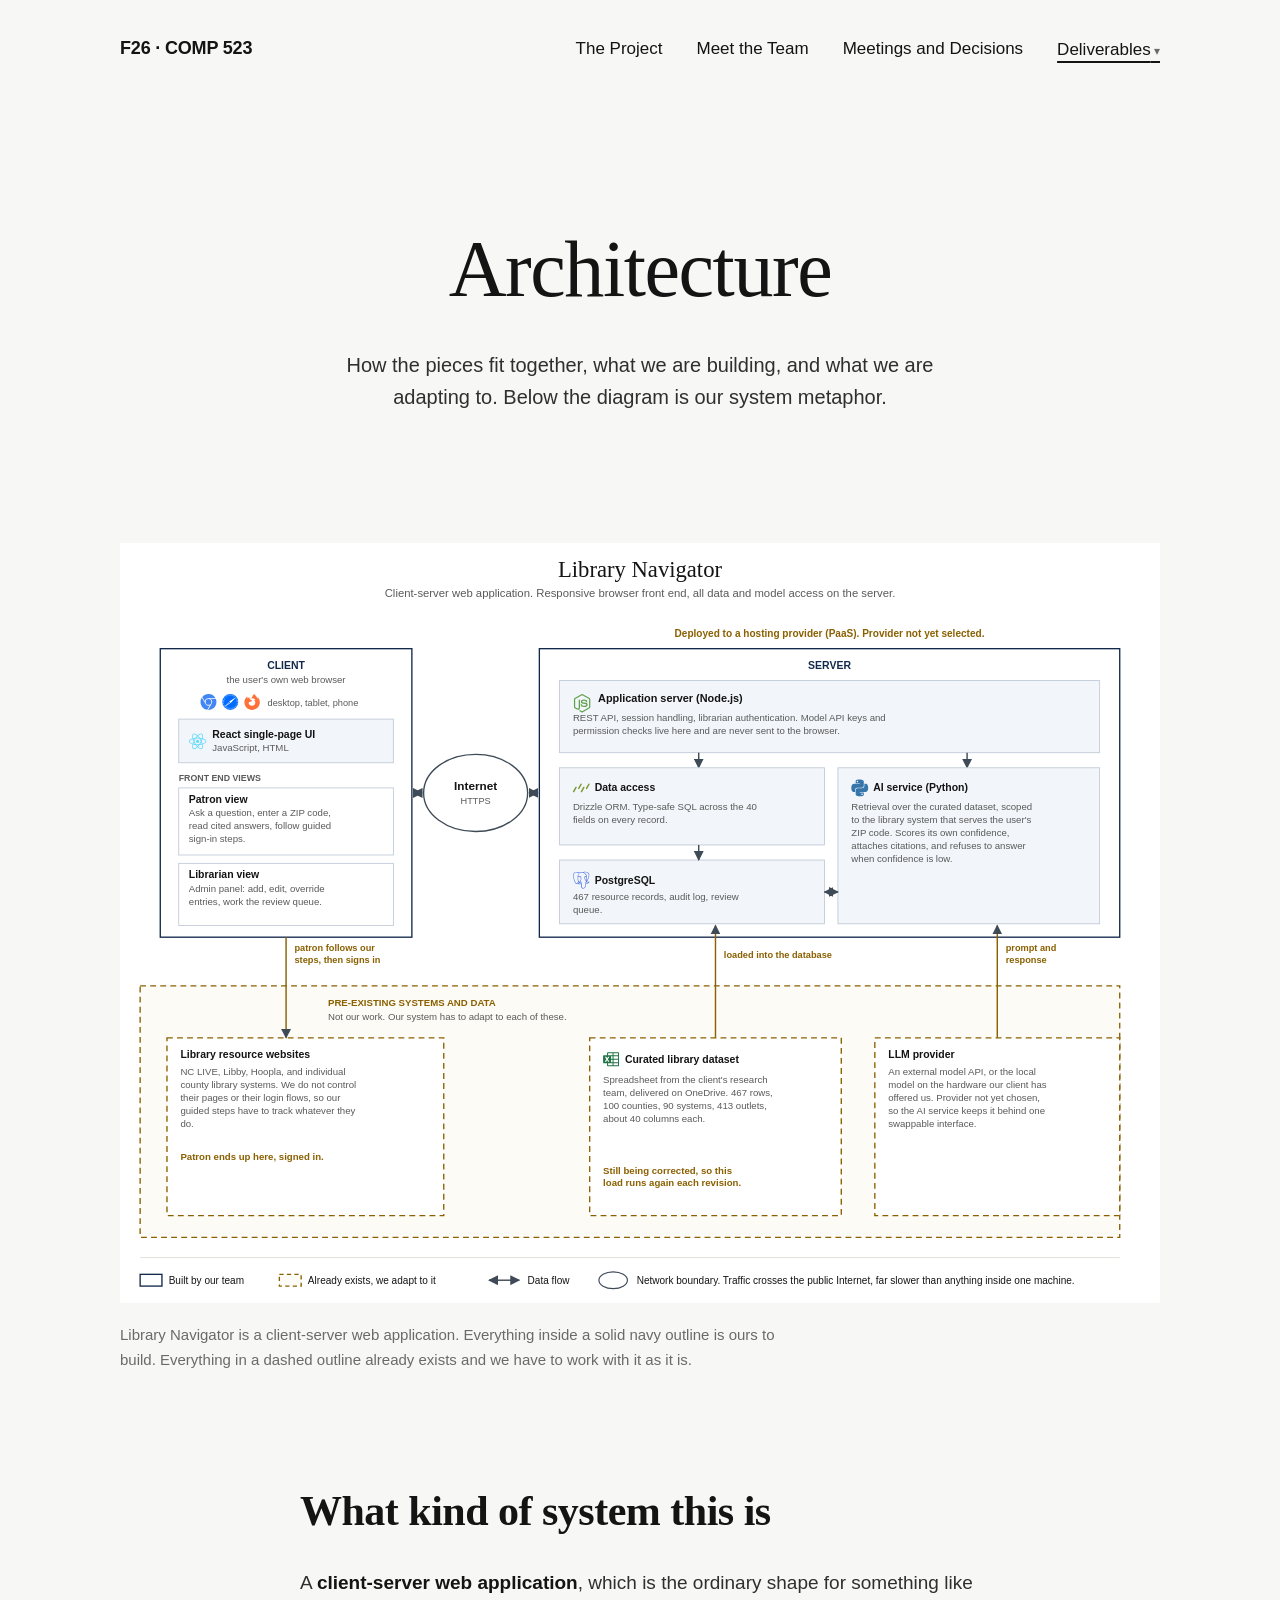
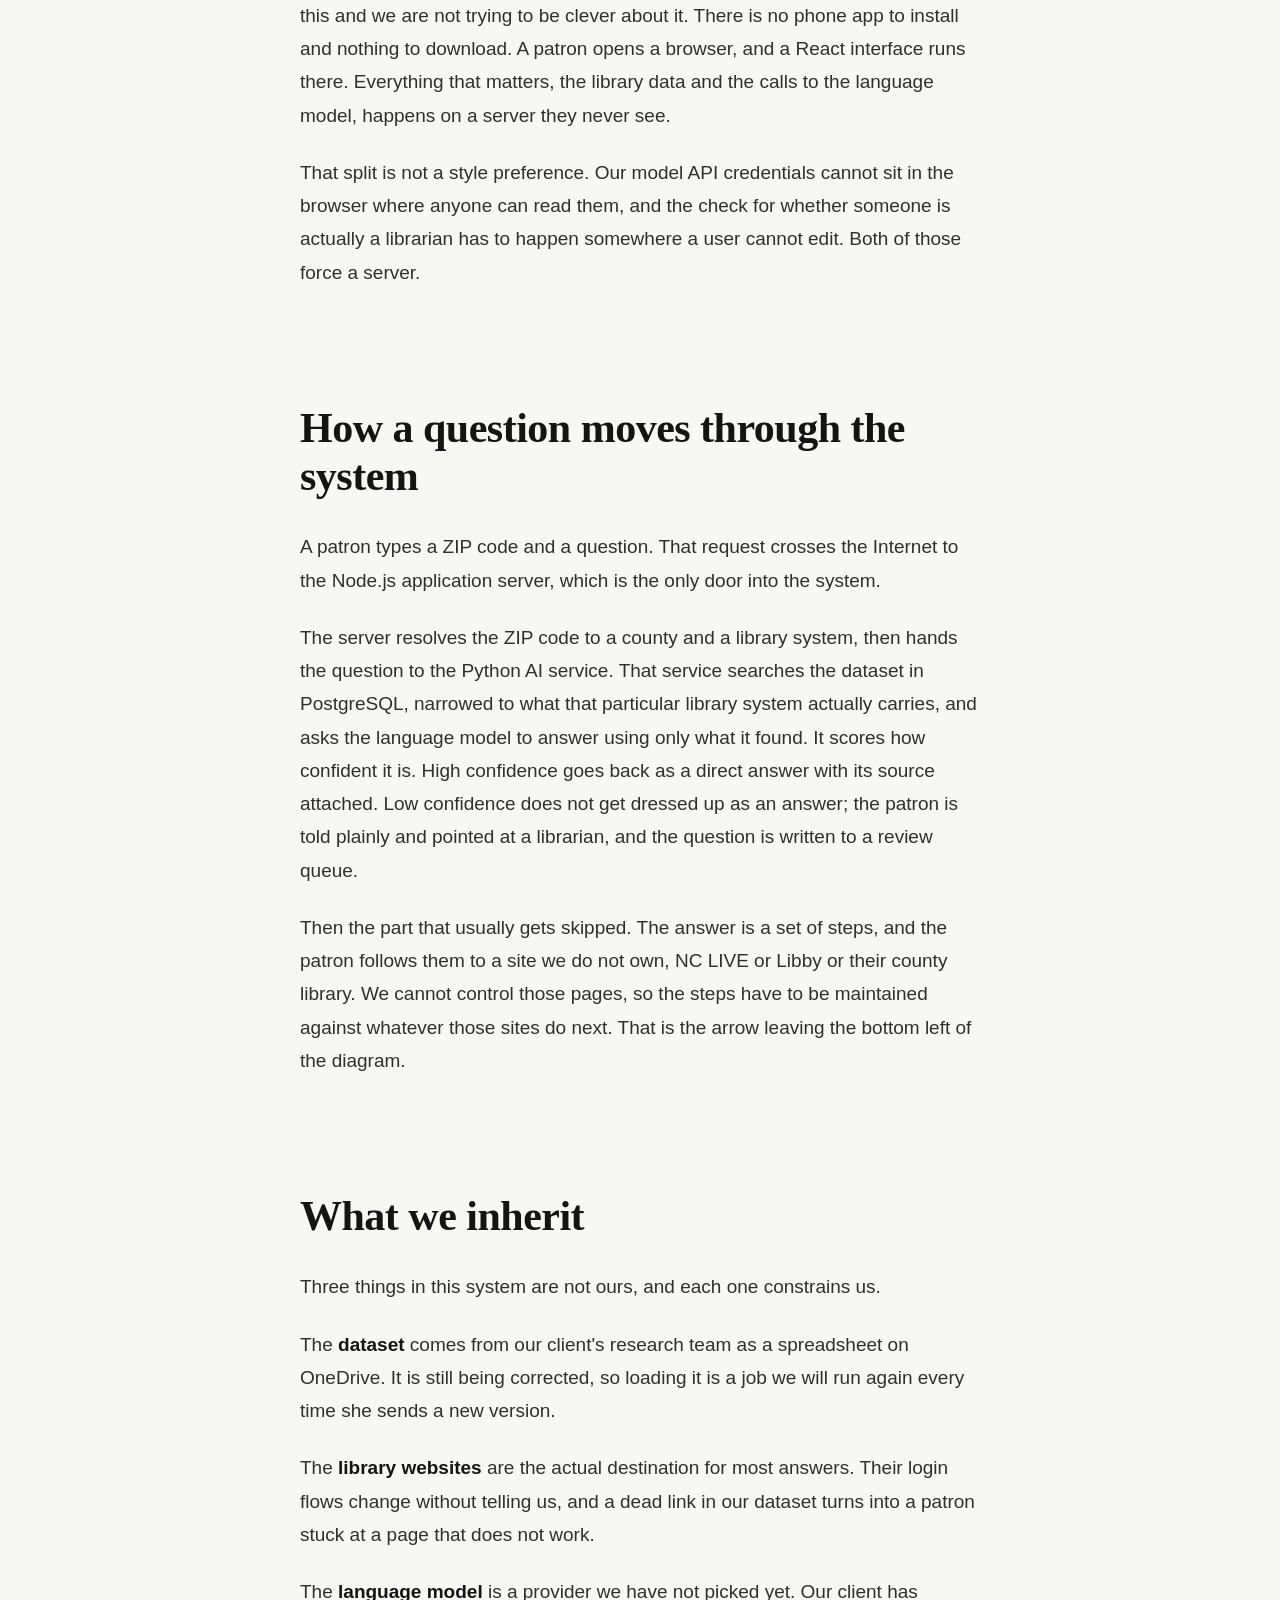
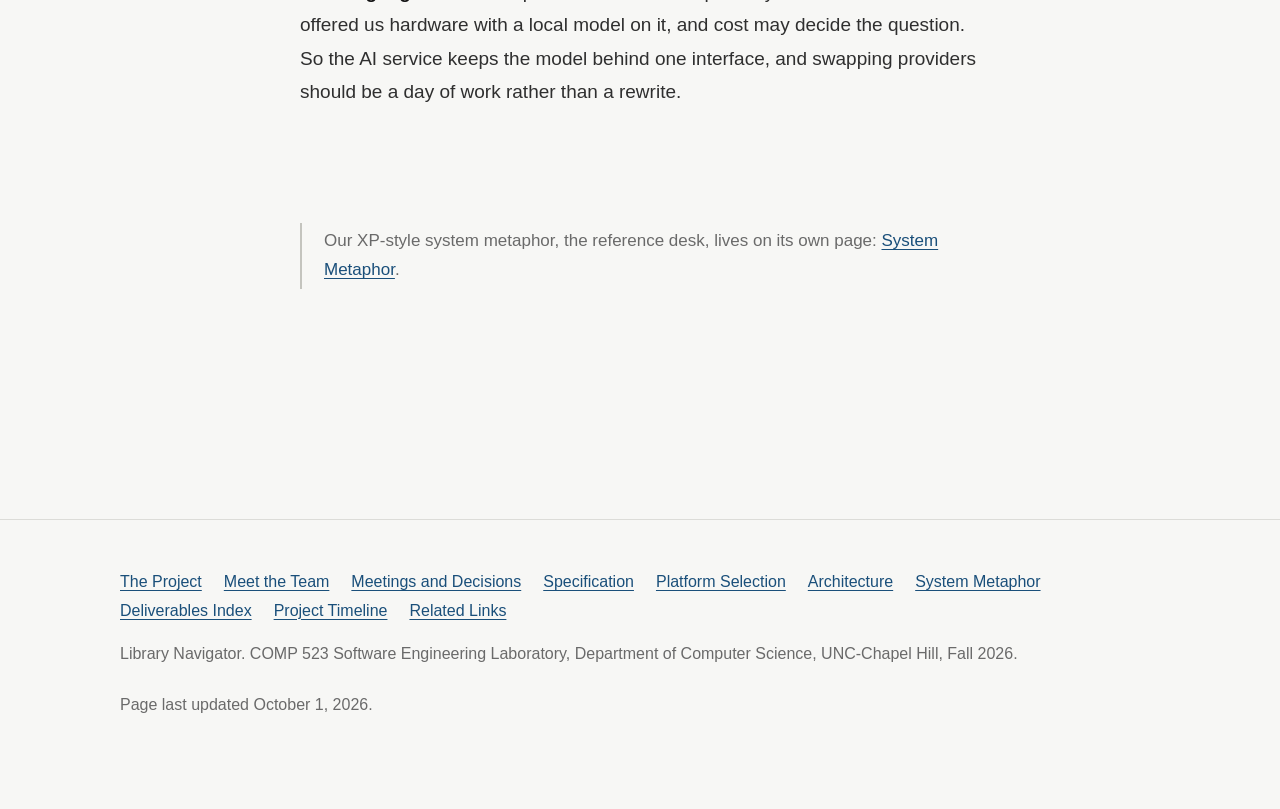
==== architecture.html @ 0be2d28a "Tighten prose that read as machine-written Scanned every page for the usual tells. Vocabulary was al" ====
<!DOCTYPE html>
<html lang="en">
<head>
<meta charset="utf-8">
<meta name="viewport" content="width=device-width, initial-scale=1">
<title>Architecture and System Metaphor | F26 COMP 523</title>
<meta name="description" content="Architecture diagram and XP-style system metaphor for Library Navigator, a client-server web application.">
<link rel="stylesheet" href="assets/site.css">
</head>
<body>
<a class="skip" href="#main">Skip to content</a>

<header>
  <div class="masthead">
    <a class="brand" href="index.html">F26 &middot; COMP 523</a>
    <button class="navtoggle" type="button" aria-expanded="false" aria-controls="primary-nav">Menu</button>
    <nav class="nav" id="primary-nav" aria-label="Primary">
      <a href="index.html" data-page="index.html">The Project</a>
      <a href="team.html" data-page="team.html">Meet the Team</a>
      <a href="meetings.html" data-page="meetings.html">Meetings and Decisions</a>
      <div class="menu">
        <button class="menubtn" type="button" aria-expanded="false" aria-haspopup="true">Deliverables</button>
        <ul class="menulist">
          <li><a href="specification.html" data-page="specification.html">Specification</a></li>
          <li><a href="platform.html" data-page="platform.html">Platform Selection</a></li>
          <li><a href="architecture.html" data-page="architecture.html">Architecture</a></li>
          <li><a href="metaphor.html" data-page="metaphor.html">System Metaphor</a></li>
          <li><a href="deliverables.html" data-page="deliverables.html">Deliverables Index</a></li>
          <li><a href="timeline.html" data-page="timeline.html">Project Timeline</a></li>
          <li><a href="resources.html" data-page="resources.html">Related Links</a></li>
        </ul>
      </div>
    </nav>
  </div>
</header>

<main id="main">

  <div class="pagehead">
    <h1 class="pagetitle">Architecture</h1>
    <p class="deck">How the pieces fit together, what we are building, and what we are
    adapting to. Below the diagram is our system metaphor.</p>
  </div>

  <section class="section">
    <figure class="diagram">
      <svg xmlns="http://www.w3.org/2000/svg" viewBox="0 0 1240 906" role="img" aria-labelledby="archtitle archdesc">
<title id="archtitle">Library Navigator architecture diagram</title>
<desc id="archdesc">A client-server web application. Patrons and librarians use a React interface in a web browser, which communicates over the Internet with a Node.js application server. The server holds a Python AI service for retrieval and guardrails, a Drizzle ORM data access layer, and a PostgreSQL database. Three pre-existing systems sit outside our work: the library resource websites patrons are guided to, the curated dataset supplied by the client, and an external LLM provider.</desc>
<defs><marker id="ah" viewBox="0 0 10 10" refX="9" refY="5" markerWidth="7" markerHeight="7" orient="auto-start-reverse"><path d="M0 0 L10 5 L0 10 z" fill="#3f4a57"/></marker><marker id="ahs" viewBox="0 0 10 10" refX="9" refY="5" markerWidth="7" markerHeight="7" orient="auto-start-reverse"><path d="M0 0 L10 5 L0 10 z" fill="#3f4a57"/></marker></defs>
<rect width="1240" height="906" fill="#ffffff"/>
<text x="620" y="40" font-family="ui-serif, Georgia, 'Times New Roman', serif" font-size="27" fill="#141414" font-weight="400" text-anchor="middle">Library Navigator</text>
<text x="620" y="64" font-family="-apple-system, BlinkMacSystemFont, 'Segoe UI', Helvetica, Arial, sans-serif" font-size="13.5" fill="#5a5a5a" font-weight="400" text-anchor="middle">Client-server web application. Responsive browser front end, all data and model access on the server.</text>
<text x="846" y="112" font-family="-apple-system, BlinkMacSystemFont, 'Segoe UI', Helvetica, Arial, sans-serif" font-size="12" fill="#8a6000" font-weight="600" text-anchor="middle">Deployed to a hosting provider (PaaS). Provider not yet selected.</text>
<rect x="48" y="126" width="300" height="344" fill="#ffffff" stroke="#13294B" stroke-width="1.6"/>
<text x="198" y="150" font-family="-apple-system, BlinkMacSystemFont, 'Segoe UI', Helvetica, Arial, sans-serif" font-size="12.5" fill="#13294B" font-weight="700" text-anchor="middle">CLIENT</text>
<text x="198" y="167" font-family="-apple-system, BlinkMacSystemFont, 'Segoe UI', Helvetica, Arial, sans-serif" font-size="11.5" fill="#5a5a5a" font-weight="400" text-anchor="middle">the user's own web browser</text>
<g transform="translate(96,180) scale(0.791667)"><path d="M12 0C8.21 0 4.831 1.757 2.632 4.501l3.953 6.848A5.454 5.454 0 0 1 12 6.545h10.691A12 12 0 0 0 12 0zM1.931 5.47A11.943 11.943 0 0 0 0 12c0 6.012 4.42 10.991 10.189 11.864l3.953-6.847a5.45 5.45 0 0 1-6.865-2.29zm13.342 2.166a5.446 5.446 0 0 1 1.45 7.09l.002.001h-.002l-5.344 9.257c.206.01.413.016.621.016 6.627 0 12-5.373 12-12 0-1.54-.29-3.011-.818-4.364zM12 16.364a4.364 4.364 0 1 1 0-8.728 4.364 4.364 0 0 1 0 8.728Z" fill="#4285F4"/></g>
<g transform="translate(122,180) scale(0.791667)"><path d="M12 0A12 12 0 0 0 0 12a12 12 0 0 0 12 12 12 12 0 0 0 12-12A12 12 0 0 0 12 0zm-.004.953h.006c.063 0 .113.05.113.113v1.842c0 .063-.05.113-.113.113h-.006a.112.112 0 0 1-.113-.113V1.066c0-.063.05-.113.113-.113zm-.941.041c.056.001.104.046.11.104l.077.918a.112.112 0 0 1-.101.12h-.01a.11.11 0 0 1-.12-.1l-.08-.919a.112.112 0 0 1 .102-.12h.01l.012-.003zm1.892 0H12.965a.113.113 0 0 1 .103.121l-.08.92a.111.111 0 0 1-.12.102h-.009a.111.111 0 0 1-.101-.121l.078-.92a.112.112 0 0 1 .111-.102zm-2.838.123a.11.11 0 0 1 .106.092l.32 1.818c.01.06-.03.119-.09.13l-.01.001a.111.111 0 0 1-.128-.09l-.32-1.818a.111.111 0 0 1 .09-.129l.01-.002a.103.103 0 0 1 .022-.002zm3.784.002h.021l.008.002c.061.01.102.07.092.131l-.32 1.814c-.011.062-.07.101-.132.09h-.005a.113.113 0 0 1-.092-.13l.32-1.815a.111.111 0 0 1 .108-.092zm-4.715.203c.048.002.09.035.103.084l.239.893a.112.112 0 0 1-.079.139l-.005.001a.114.114 0 0 1-.14-.08l-.237-.894a.11.11 0 0 1 .078-.137l.006-.002a.123.123 0 0 1 .035-.004zm5.644 0a.11.11 0 0 1 .033.004l.006.002c.06.016.097.079.08.139l-.24.892a.112.112 0 0 1-.137.08l-.005-.002a.114.114 0 0 1-.08-.138l.24-.893a.112.112 0 0 1 .103-.084zm-6.562.285a.11.11 0 0 1 .107.073L9 3.42a.107.107 0 0 1-.064.139l-.012.005a.11.11 0 0 1-.14-.066L8.15 1.76a.11.11 0 0 1 .065-.14l.014-.005a.106.106 0 0 1 .03-.008zm7.469.002c.014 0 .028.001.042.006l.012.006c.057.02.087.082.067.139l-.633 1.738a.11.11 0 0 1-.14.066l-.013-.003A.11.11 0 0 1 15 3.42l.633-1.738a.108.108 0 0 1 .096-.073zm-8.352.366a.112.112 0 0 1 .105.064l.393.838a.112.112 0 0 1-.055.148l-.008.004a.11.11 0 0 1-.146-.054l-.395-.838a.112.112 0 0 1 .055-.149l.008-.004a.11.11 0 0 1 .043-.01zm9.246 0a.11.11 0 0 1 .043.01l.006.003a.11.11 0 0 1 .053.149l-.391.838a.112.112 0 0 1-.148.054l-.006-.002a.112.112 0 0 1-.055-.148l.393-.84a.112.112 0 0 1 .105-.064zm-10.092.44c.04-.002.08.018.102.056l.922 1.597a.113.113 0 0 1-.041.155l-.006.002a.113.113 0 0 1-.154-.041l-.922-1.598a.113.113 0 0 1 .04-.154l.007-.002a.11.11 0 0 1 .052-.016zm10.94.001c.018 0 .035.004.052.014l.004.002a.114.114 0 0 1 .041.156l-.923 1.596a.114.114 0 0 1-.157.04l-.004-.001a.112.112 0 0 1-.04-.155l.925-1.595a.113.113 0 0 1 .102-.057zM5.729 2.93a.11.11 0 0 1 .093.047l.532.753a.114.114 0 0 1-.028.159l-.004.002a.114.114 0 0 1-.158-.028l-.531-.752a.114.114 0 0 1 .027-.158l.006-.002a.113.113 0 0 1 .063-.021zm12.542 0a.11.11 0 0 1 .063.02l.006.003a.112.112 0 0 1 .027.156l-.531.756a.112.112 0 0 1-.156.028l-.006-.004a.112.112 0 0 1-.028-.157l.532-.755a.11.11 0 0 1 .093-.047zm.747.578a.11.11 0 0 1 .08.027l.006.004c.047.04.053.111.013.158L17.932 5.11a.11.11 0 0 1-.157.016l-.005-.006a.11.11 0 0 1-.014-.156l1.185-1.414a.114.114 0 0 1 .077-.041zM4.984 3.51a.11.11 0 0 1 .077.039L6.244 4.96a.112.112 0 0 1-.014.158l-.003.004a.112.112 0 0 1-.159-.014L4.883 3.697a.112.112 0 0 1 .013-.158l.006-.004a.111.111 0 0 1 .082-.025zm-.714.64c.027 0 .055.01.076.032l.658.66a.107.107 0 0 1 0 .152l-.01.01a.107.107 0 0 1-.152 0l-.66-.658a.11.11 0 0 1 0-.155l.01-.01a.111.111 0 0 1 .078-.03zm15.462 0c.028 0 .055.01.077.032l.007.007a.109.109 0 0 1 0 .155l-.658.66a.109.109 0 0 1-.154 0l-.008-.008a.109.109 0 0 1 0-.154l.658-.66a.11.11 0 0 1 .078-.032zm.707.66c.038 0 .071.02.092.075a.112.112 0 0 1-.023.117l-7.606 8.08c-3.084 2.024-6.149 4.04-9.222 6.05-.078.051-.17.082-.211-.028a.112.112 0 0 1 .023-.118l7.594-8.08c3.084-2.023 6.161-4.039 9.234-6.049a.247.247 0 0 1 .12-.046zm-16.824.045a.109.109 0 0 1 .08.026l1.416 1.187a.11.11 0 0 1 .014.157l-.006.005a.11.11 0 0 1-.156.014L3.549 5.057a.109.109 0 0 1-.014-.155l.006-.007a.108.108 0 0 1 .074-.04zm17.336.756c.036 0 .072.017.094.05l.004.003a.114.114 0 0 1-.028.158l-.753.53a.112.112 0 0 1-.157-.028l-.004-.004a.114.114 0 0 1 .028-.158l.754-.53a.113.113 0 0 1 .062-.02zm-17.904.002c.02 0 .042.007.06.02l.76.531c.05.035.06.103.026.152l-.006.01a.109.109 0 0 1-.153.026l-.76-.532a.109.109 0 0 1-.025-.152l.006-.01a.108.108 0 0 1 .092-.045zm-.512.803c.018 0 .036.006.053.016l1.596.923a.111.111 0 0 1 .04.153l-.003.006a.111.111 0 0 1-.153.04L2.473 6.63a.111.111 0 0 1-.041-.152l.004-.006a.11.11 0 0 1 .1-.055zm18.932 0a.11.11 0 0 1 .1.055l.001.004a.113.113 0 0 1-.04.154l-1.596.926a.113.113 0 0 1-.155-.041l-.002-.004a.113.113 0 0 1 .041-.155l1.596-.925a.115.115 0 0 1 .055-.014zm-19.373.846c.014 0 .029.003.043.01l.838.392a.11.11 0 0 1 .052.147l-.004.01a.11.11 0 0 1-.146.052l-.838-.393a.11.11 0 0 1-.053-.146l.004-.01a.109.109 0 0 1 .104-.062zm19.81.002a.11.11 0 0 1 .106.062l.002.008a.11.11 0 0 1-.053.146l-.838.393a.11.11 0 0 1-.146-.053l-.004-.008a.11.11 0 0 1 .052-.146l.838-.393a.11.11 0 0 1 .043-.01zm-20.183.88c.014 0 .028.001.043.006l1.732.631a.112.112 0 0 1 .067.145l-.002.006a.11.11 0 0 1-.143.066l-1.732-.63a.113.113 0 0 1-.069-.145l.002-.004a.115.115 0 0 1 .102-.074zm20.549 0a.113.113 0 0 1 .11.075l.003.004a.115.115 0 0 1-.069.146l-1.732.629a.112.112 0 0 1-.145-.066l-.001-.006a.113.113 0 0 1 .068-.145l1.732-.63a.11.11 0 0 1 .034-.006zm-20.836.909a.11.11 0 0 1 .033.004l.892.24c.06.016.096.077.08.137l-.002.007a.11.11 0 0 1-.136.079l-.895-.239a.113.113 0 0 1-.078-.138l.002-.006a.113.113 0 0 1 .104-.084zm21.13.002a.115.115 0 0 1 .106.084v.004a.112.112 0 0 1-.078.138l-.893.239a.112.112 0 0 1-.138-.079v-.005a.112.112 0 0 1 .078-.14l.892-.237a.11.11 0 0 1 .033-.004zm-21.335.93.023.001 1.814.323c.062.01.101.069.09.13v.006a.111.111 0 0 1-.13.09l-1.815-.322a.113.113 0 0 1-.092-.131l.002-.006a.11.11 0 0 1 .108-.092zm21.519.001h.022c.052.002.1.038.109.092v.006c.01.062-.03.12-.092.13l-1.814.321a.113.113 0 0 1-.131-.092v-.005a.113.113 0 0 1 .092-.131l1.814-.32zm-21.644.944h.011l.922.084a.11.11 0 0 1 .102.119l-.002.01a.11.11 0 0 1-.121.1l-.922-.083a.11.11 0 0 1-.1-.12v-.009a.111.111 0 0 1 .11-.101zm21.779.002h.012c.056 0 .106.043.11.101v.008a.111.111 0 0 1-.1.121l-.923.08a.111.111 0 0 1-.12-.101v-.008a.111.111 0 0 1 .1-.121l.92-.08zm-11.82.73L6.091 16.95c2.02-1.324 4.039-2.646 6.066-3.976l-1.095-1.31zm11.87.219c.063 0 .114.05.114.113v.004c0 .063-.05.113-.113.113l-1.844.004a.113.113 0 0 1-.113-.113v-.004c0-.063.05-.113.113-.113l1.844-.004zm-21.869.002h1.844c.062 0 .112.05.112.111v.008c0 .062-.05.111-.112.111H1.064a.111.111 0 0 1-.11-.111v-.008c0-.061.049-.111.11-.111zm.952.875h.011a.11.11 0 0 1 .11.101v.006a.111.111 0 0 1-.102.121l-.922.08a.11.11 0 0 1-.119-.101l-.002-.006a.111.111 0 0 1 .102-.121l.922-.08zm19.955 0h.011l.922.08a.11.11 0 0 1 .102.119v.008a.112.112 0 0 1-.121.101l-.922-.08a.11.11 0 0 1-.102-.119v-.008a.111.111 0 0 1 .11-.101zm-18.924.705c.053.001.098.04.107.094l.002.004c.011.061-.03.12-.092.13l-1.812.32a.113.113 0 0 1-.13-.091v-.004a.115.115 0 0 1 .09-.133l1.811-.318a.117.117 0 0 1 .024-.002zm17.902 0c.008 0 .016 0 .024.002l1.816.32c.061.011.1.07.09.131v.004a.113.113 0 0 1-.131.092l-1.816-.32a.112.112 0 0 1-.09-.131v-.004a.113.113 0 0 1 .107-.094zM2.332 14.477a.11.11 0 0 1 .104.082l.002.005c.016.06-.02.121-.08.137l-.891.24a.112.112 0 0 1-.137-.08l-.002-.006a.112.112 0 0 1 .08-.136l.89-.239a.112.112 0 0 1 .034-.003zm19.332 0c.011 0 .024 0 .035.003l.893.239c.06.016.096.077.08.136l-.002.006a.111.111 0 0 1-.137.078l-.894-.238a.111.111 0 0 1-.078-.137l.002-.005a.109.109 0 0 1 .101-.082zm-18.213.517a.11.11 0 0 1 .11.074l.002.004a.112.112 0 0 1-.067.145l-1.732.63a.113.113 0 0 1-.145-.068l-.002-.004a.113.113 0 0 1 .069-.144L3.418 15a.11.11 0 0 1 .033-.006zm17.086 0c.015 0 .029 0 .043.006l1.734.63a.111.111 0 0 1 .067.143l-.002.008a.111.111 0 0 1-.143.067l-1.734-.631a.111.111 0 0 1-.066-.143l.002-.008a.111.111 0 0 1 .1-.072zM2.92 16.117a.109.109 0 0 1 .103.063l.004.01a.108.108 0 0 1-.052.144l-.838.393a.11.11 0 0 1-.147-.055l-.004-.008a.11.11 0 0 1 .053-.146l.838-.391a.112.112 0 0 1 .043-.01zm18.158 0a.11.11 0 0 1 .043.01l.838.39c.056.027.08.093.055.149l-.002.004a.112.112 0 0 1-.149.055l-.838-.391a.112.112 0 0 1-.054-.148l.002-.004a.112.112 0 0 1 .105-.065zm-16.957.315c.04-.001.078.02.1.056l.004.004a.11.11 0 0 1-.041.153l-1.596.921a.113.113 0 0 1-.154-.04l-.002-.005a.113.113 0 0 1 .04-.154l1.596-.922a.109.109 0 0 1 .053-.013zm15.756 0c.018 0 .036.004.053.013l1.597.924a.11.11 0 0 1 .041.152l-.002.004a.11.11 0 0 1-.152.041l-1.598-.921a.113.113 0 0 1-.04-.155l.001-.002a.111.111 0 0 1 .1-.056zm.328 1.193a.11.11 0 0 1 .06.021l.758.534c.05.035.061.102.026.152l-.004.008a.111.111 0 0 1-.154.027l-.756-.535a.109.109 0 0 1-.028-.152l.006-.008a.11.11 0 0 1 .092-.047zm-16.412.002c.035 0 .072.016.094.047l.004.008a.109.109 0 0 1-.028.152l-.756.531a.108.108 0 0 1-.152-.025l-.006-.008a.109.109 0 0 1 .028-.152l.755-.534a.107.107 0 0 1 .061-.019zm15.162.102a.112.112 0 0 1 .082.025l1.414 1.187a.11.11 0 0 1 .014.157l-.004.004a.113.113 0 0 1-.158.013L18.89 17.93a.11.11 0 0 1-.014-.157l.004-.005a.108.108 0 0 1 .074-.04zm-12.812 1.12a.11.11 0 0 1 .08.026l.007.008a.11.11 0 0 1 .014.154L5.06 20.451a.11.11 0 0 1-.155.012l-.008-.006a.11.11 0 0 1-.013-.154l1.185-1.414a.11.11 0 0 1 .075-.04zm11.703 0c.032 0 .065.015.088.042l1.181 1.41c.04.048.035.12-.013.16l-.002.002a.114.114 0 0 1-.16-.014l-1.182-1.41a.114.114 0 0 1 .013-.16l.002-.002a.115.115 0 0 1 .073-.027zm-12.928.114c.027 0 .054.01.074.031l.014.012a.107.107 0 0 1 0 .15l-.662.66a.105.105 0 0 1-.149 0l-.011-.011a.105.105 0 0 1 0-.149l.66-.662a.105.105 0 0 1 .074-.031zm14.164 0c.027 0 .053.01.074.031l.66.662a.106.106 0 0 1 0 .15l-.011.012a.106.106 0 0 1-.15-.002l-.66-.66a.106.106 0 0 1 .001-.15l.01-.012a.108.108 0 0 1 .076-.031zm-11.627.797c.018 0 .034.006.05.015l.007.004a.11.11 0 0 1 .04.15l-.921 1.598a.11.11 0 0 1-.15.041l-.008-.004a.111.111 0 0 1-.04-.152l.922-1.596a.113.113 0 0 1 .1-.056zm9.088.002a.11.11 0 0 1 .1.054l.925 1.596a.113.113 0 0 1-.04.154h-.005a.11.11 0 0 1-.152-.039l-.926-1.595a.113.113 0 0 1 .041-.155l.004-.002a.108.108 0 0 1 .053-.013zm-10.285.324c.021 0 .043.008.062.021l.004.002c.051.036.063.106.028.157l-.53.755a.112.112 0 0 1-.156.028l-.004-.002a.112.112 0 0 1-.027-.156l.53-.756a.113.113 0 0 1 .093-.05zm11.484.002c.036 0 .072.015.094.047l.53.756c.035.05.023.12-.028.156l-.004.002a.112.112 0 0 1-.156-.028l-.53-.755a.112.112 0 0 1 .028-.157l.004-.002a.112.112 0 0 1 .062-.02zm-8.863.342a.11.11 0 0 1 .043.006l.012.005c.056.02.084.081.064.137l-.633 1.74a.105.105 0 0 1-.136.063l-.014-.004a.106.106 0 0 1-.065-.137l.633-1.74a.107.107 0 0 1 .096-.07zm6.232 0a.107.107 0 0 1 .106.07l.633 1.738a.107.107 0 0 1-.065.137l-.015.006a.107.107 0 0 1-.137-.065L15 20.578a.107.107 0 0 1 .064-.137l.014-.005a.117.117 0 0 1 .033-.006zm-4.695.41c.008 0 .014 0 .021.002l.006.002c.062.01.101.067.09.129l-.318 1.812a.113.113 0 0 1-.131.092l-.004-.002a.111.111 0 0 1-.092-.129l.32-1.812a.113.113 0 0 1 .108-.094zm3.146.002c.008-.002.015 0 .022 0a.111.111 0 0 1 .107.092l.32 1.812c.012.061-.03.12-.091.131l-.004.002a.113.113 0 0 1-.13-.092l-.321-1.812a.113.113 0 0 1 .092-.131l.005-.002zm-5.79.119a.11.11 0 0 1 .042.01l.004.002a.114.114 0 0 1 .055.15l-.393.834a.112.112 0 0 1-.148.055l-.004-.002a.112.112 0 0 1-.055-.149l.393-.836a.112.112 0 0 1 .105-.064zm8.458 0a.108.108 0 0 1 .104.062l.39.84a.11.11 0 0 1-.052.147l-.008.004a.11.11 0 0 1-.146-.055l-.391-.838a.11.11 0 0 1 .053-.146l.008-.004a.11.11 0 0 1 .042-.01zm-4.236.018H12c.063 0 .115.05.115.113l.002 1.84c0 .063-.05.113-.113.113h-.006a.113.113 0 0 1-.113-.113l-.004-1.838c0-.063.05-.115.113-.115zm-2.592.578c.011 0 .022 0 .034.004l.005.002c.06.016.095.077.079.136l-.24.893a.111.111 0 0 1-.137.078l-.006-.002a.111.111 0 0 1-.078-.137l.24-.89a.113.113 0 0 1 .103-.084zm5.196.002a.11.11 0 0 1 .103.082l.24.89a.11.11 0 0 1-.078.137l-.006.002a.11.11 0 0 1-.136-.078l-.24-.89a.11.11 0 0 1 .078-.138l.005-.002a.112.112 0 0 1 .034-.003zm-3.475.302h.01l.008.002c.061.006.107.06.101.121l-.08.92a.112.112 0 0 1-.121.102h-.008a.11.11 0 0 1-.1-.121l.08-.922a.111.111 0 0 1 .11-.102zm1.736 0h.02a.11.11 0 0 1 .107.102l.08.924a.11.11 0 0 1-.101.119l-.008.002a.11.11 0 0 1-.12-.102l-.08-.924a.112.112 0 0 1 .102-.12z" fill="#006CFF"/></g>
<g transform="translate(148,180) scale(0.791667)"><path d="M8.824 7.287c.008 0 .004 0 0 0zm-2.8-1.4c.006 0 .003 0 0 0zm16.754 2.161c-.505-1.215-1.53-2.528-2.333-2.943.654 1.283 1.033 2.57 1.177 3.53l.002.02c-1.314-3.278-3.544-4.6-5.366-7.477-.091-.147-.184-.292-.273-.446a3.545 3.545 0 01-.13-.24 2.118 2.118 0 01-.172-.46.03.03 0 00-.027-.03.038.038 0 00-.021 0l-.006.001a.037.037 0 00-.01.005L15.624 0c-2.585 1.515-3.657 4.168-3.932 5.856a6.197 6.197 0 00-2.305.587.297.297 0 00-.147.37c.057.162.24.24.396.17a5.622 5.622 0 012.008-.523l.067-.005a5.847 5.847 0 011.957.222l.095.03a5.816 5.816 0 01.616.228c.08.036.16.073.238.112l.107.055a5.835 5.835 0 01.368.211 5.953 5.953 0 012.034 2.104c-.62-.437-1.733-.868-2.803-.681 4.183 2.09 3.06 9.292-2.737 9.02a5.164 5.164 0 01-1.513-.292 4.42 4.42 0 01-.538-.232c-1.42-.735-2.593-2.121-2.74-3.806 0 0 .537-2 3.845-2 .357 0 1.38-.998 1.398-1.287-.005-.095-2.029-.9-2.817-1.677-.422-.416-.622-.616-.8-.767a3.47 3.47 0 00-.301-.227 5.388 5.388 0 01-.032-2.842c-1.195.544-2.124 1.403-2.8 2.163h-.006c-.46-.584-.428-2.51-.402-2.913-.006-.025-.343.176-.389.206-.406.29-.787.616-1.136.974-.397.403-.76.839-1.085 1.303a9.816 9.816 0 00-1.562 3.52c-.003.013-.11.487-.19 1.073-.013.09-.026.181-.037.272a7.8 7.8 0 00-.069.667l-.002.034-.023.387-.001.06C.386 18.795 5.593 24 12.016 24c5.752 0 10.527-4.176 11.463-9.661.02-.149.035-.298.052-.448.232-1.994-.025-4.09-.753-5.844z" fill="#FF7139"/></g>
<text x="176" y="194" font-family="-apple-system, BlinkMacSystemFont, 'Segoe UI', Helvetica, Arial, sans-serif" font-size="11" fill="#5a5a5a" font-weight="400" text-anchor="start">desktop, tablet, phone</text>
<rect x="70" y="210" width="256" height="52" fill="#f2f5f9" stroke="#c3cdd9" stroke-width="1.1"/>
<g transform="translate(82,226) scale(0.875)"><path d="M14.23 12.004a2.236 2.236 0 0 1-2.235 2.236 2.236 2.236 0 0 1-2.236-2.236 2.236 2.236 0 0 1 2.235-2.236 2.236 2.236 0 0 1 2.236 2.236zm2.648-10.69c-1.346 0-3.107.96-4.888 2.622-1.78-1.653-3.542-2.602-4.887-2.602-.41 0-.783.093-1.106.278-1.375.793-1.683 3.264-.973 6.365C1.98 8.917 0 10.42 0 12.004c0 1.59 1.99 3.097 5.043 4.03-.704 3.113-.39 5.588.988 6.38.32.187.69.275 1.102.275 1.345 0 3.107-.96 4.888-2.624 1.78 1.654 3.542 2.603 4.887 2.603.41 0 .783-.09 1.106-.275 1.374-.792 1.683-3.263.973-6.365C22.02 15.096 24 13.59 24 12.004c0-1.59-1.99-3.097-5.043-4.032.704-3.11.39-5.587-.988-6.38-.318-.184-.688-.277-1.092-.278zm-.005 1.09v.006c.225 0 .406.044.558.127.666.382.955 1.835.73 3.704-.054.46-.142.945-.25 1.44-.96-.236-2.006-.417-3.107-.534-.66-.905-1.345-1.727-2.035-2.447 1.592-1.48 3.087-2.292 4.105-2.295zm-9.77.02c1.012 0 2.514.808 4.11 2.28-.686.72-1.37 1.537-2.02 2.442-1.107.117-2.154.298-3.113.538-.112-.49-.195-.964-.254-1.42-.23-1.868.054-3.32.714-3.707.19-.09.4-.127.563-.132zm4.882 3.05c.455.468.91.992 1.36 1.564-.44-.02-.89-.034-1.345-.034-.46 0-.915.01-1.36.034.44-.572.895-1.096 1.345-1.565zM12 8.1c.74 0 1.477.034 2.202.093.406.582.802 1.203 1.183 1.86.372.64.71 1.29 1.018 1.946-.308.655-.646 1.31-1.013 1.95-.38.66-.773 1.288-1.18 1.87-.728.063-1.466.098-2.21.098-.74 0-1.477-.035-2.202-.093-.406-.582-.802-1.204-1.183-1.86-.372-.64-.71-1.29-1.018-1.946.303-.657.646-1.313 1.013-1.954.38-.66.773-1.286 1.18-1.868.728-.064 1.466-.098 2.21-.098zm-3.635.254c-.24.377-.48.763-.704 1.16-.225.39-.435.782-.635 1.174-.265-.656-.49-1.31-.676-1.947.64-.15 1.315-.283 2.015-.386zm7.26 0c.695.103 1.365.23 2.006.387-.18.632-.405 1.282-.66 1.933-.2-.39-.41-.783-.64-1.174-.225-.392-.465-.774-.705-1.146zm3.063.675c.484.15.944.317 1.375.498 1.732.74 2.852 1.708 2.852 2.476-.005.768-1.125 1.74-2.857 2.475-.42.18-.88.342-1.355.493-.28-.958-.646-1.956-1.1-2.98.45-1.017.81-2.01 1.085-2.964zm-13.395.004c.278.96.645 1.957 1.1 2.98-.45 1.017-.812 2.01-1.086 2.964-.484-.15-.944-.318-1.37-.5-1.732-.737-2.852-1.706-2.852-2.474 0-.768 1.12-1.742 2.852-2.476.42-.18.88-.342 1.356-.494zm11.678 4.28c.265.657.49 1.312.676 1.948-.64.157-1.316.29-2.016.39.24-.375.48-.762.705-1.158.225-.39.435-.788.636-1.18zm-9.945.02c.2.392.41.783.64 1.175.23.39.465.772.705 1.143-.695-.102-1.365-.23-2.006-.386.18-.63.406-1.282.66-1.933zM17.92 16.32c.112.493.2.968.254 1.423.23 1.868-.054 3.32-.714 3.708-.147.09-.338.128-.563.128-1.012 0-2.514-.807-4.11-2.28.686-.72 1.37-1.536 2.02-2.44 1.107-.118 2.154-.3 3.113-.54zm-11.83.01c.96.234 2.006.415 3.107.532.66.905 1.345 1.727 2.035 2.446-1.595 1.483-3.092 2.295-4.11 2.295-.22-.005-.406-.05-.553-.132-.666-.38-.955-1.834-.73-3.703.054-.46.142-.944.25-1.438zm4.56.64c.44.02.89.034 1.345.034.46 0 .915-.01 1.36-.034-.44.572-.895 1.095-1.345 1.565-.455-.47-.91-.993-1.36-1.565z" fill="#61DAFB"/></g>
<text x="110" y="232" font-family="-apple-system, BlinkMacSystemFont, 'Segoe UI', Helvetica, Arial, sans-serif" font-size="12.5" fill="#141414" font-weight="600" text-anchor="start">React single-page UI</text>
<text x="110" y="248" font-family="-apple-system, BlinkMacSystemFont, 'Segoe UI', Helvetica, Arial, sans-serif" font-size="11.5" fill="#5a5a5a" font-weight="400" text-anchor="start">JavaScript, HTML</text>
<text x="70" y="284" font-family="-apple-system, BlinkMacSystemFont, 'Segoe UI', Helvetica, Arial, sans-serif" font-size="10.5" fill="#5a5a5a" font-weight="700" text-anchor="start">FRONT END VIEWS</text>
<rect x="70" y="292" width="256" height="80" fill="#ffffff" stroke="#c3cdd9" stroke-width="1.1"/>
<text x="82" y="310" font-family="-apple-system, BlinkMacSystemFont, 'Segoe UI', Helvetica, Arial, sans-serif" font-size="12.5" fill="#141414" font-weight="600" text-anchor="start">Patron view</text>
<text x="82" y="326" font-family="-apple-system, BlinkMacSystemFont, 'Segoe UI', Helvetica, Arial, sans-serif" font-size="11.5" fill="#5a5a5a" font-weight="400" text-anchor="start"><tspan x="82" dy="0">Ask a question, enter a ZIP code,</tspan><tspan x="82" dy="15.5">read cited answers, follow guided</tspan><tspan x="82" dy="15.5">sign-in steps.</tspan></text>
<rect x="70" y="382" width="256" height="74" fill="#ffffff" stroke="#c3cdd9" stroke-width="1.1"/>
<text x="82" y="400" font-family="-apple-system, BlinkMacSystemFont, 'Segoe UI', Helvetica, Arial, sans-serif" font-size="12.5" fill="#141414" font-weight="600" text-anchor="start">Librarian view</text>
<text x="82" y="416" font-family="-apple-system, BlinkMacSystemFont, 'Segoe UI', Helvetica, Arial, sans-serif" font-size="11.5" fill="#5a5a5a" font-weight="400" text-anchor="start"><tspan x="82" dy="0">Admin panel: add, edit, override</tspan><tspan x="82" dy="15.5">entries, work the review queue.</tspan></text>
<ellipse cx="424" cy="298" rx="62" ry="46" fill="#ffffff" stroke="#3f4a57" stroke-width="1.6"/>
<text x="424" y="294" font-family="-apple-system, BlinkMacSystemFont, 'Segoe UI', Helvetica, Arial, sans-serif" font-size="14" fill="#141414" font-weight="600" text-anchor="middle">Internet</text>
<text x="424" y="311" font-family="-apple-system, BlinkMacSystemFont, 'Segoe UI', Helvetica, Arial, sans-serif" font-size="11" fill="#5a5a5a" font-weight="400" text-anchor="middle">HTTPS</text>
<line x1="350" y1="298" x2="360" y2="298" stroke="#3f4a57" stroke-width="1.7" marker-end="url(#ah)" marker-start="url(#ahs)"/>
<line x1="488" y1="298" x2="498" y2="298" stroke="#3f4a57" stroke-width="1.7" marker-end="url(#ah)" marker-start="url(#ahs)"/>
<rect x="500" y="126" width="692" height="344" fill="#ffffff" stroke="#13294B" stroke-width="1.6"/>
<text x="846" y="150" font-family="-apple-system, BlinkMacSystemFont, 'Segoe UI', Helvetica, Arial, sans-serif" font-size="12.5" fill="#13294B" font-weight="700" text-anchor="middle">SERVER</text>
<rect x="524" y="164" width="644" height="86" fill="#f2f5f9" stroke="#c3cdd9" stroke-width="1.1"/>
<g transform="translate(540,180) scale(0.916667)"><path d="M11.998,24c-0.321,0-0.641-0.084-0.922-0.247l-2.936-1.737c-0.438-0.245-0.224-0.332-0.08-0.383 c0.585-0.203,0.703-0.25,1.328-0.604c0.065-0.037,0.151-0.023,0.218,0.017l2.256,1.339c0.082,0.045,0.197,0.045,0.272,0l8.795-5.076 c0.082-0.047,0.134-0.141,0.134-0.238V6.921c0-0.099-0.053-0.192-0.137-0.242l-8.791-5.072c-0.081-0.047-0.189-0.047-0.271,0 L3.075,6.68C2.99,6.729,2.936,6.825,2.936,6.921v10.15c0,0.097,0.054,0.189,0.139,0.235l2.409,1.392 c1.307,0.654,2.108-0.116,2.108-0.89V7.787c0-0.142,0.114-0.253,0.256-0.253h1.115c0.139,0,0.255,0.112,0.255,0.253v10.021 c0,1.745-0.95,2.745-2.604,2.745c-0.508,0-0.909,0-2.026-0.551L2.28,18.675c-0.57-0.329-0.922-0.945-0.922-1.604V6.921 c0-0.659,0.353-1.275,0.922-1.603l8.795-5.082c0.557-0.315,1.296-0.315,1.848,0l8.794,5.082c0.57,0.329,0.924,0.944,0.924,1.603 v10.15c0,0.659-0.354,1.273-0.924,1.604l-8.794,5.078C12.643,23.916,12.324,24,11.998,24z M19.099,13.993 c0-1.9-1.284-2.406-3.987-2.763c-2.731-0.361-3.009-0.548-3.009-1.187c0-0.528,0.235-1.233,2.258-1.233 c1.807,0,2.473,0.389,2.747,1.607c0.024,0.115,0.129,0.199,0.247,0.199h1.141c0.071,0,0.138-0.031,0.186-0.081 c0.048-0.054,0.074-0.123,0.067-0.196c-0.177-2.098-1.571-3.076-4.388-3.076c-2.508,0-4.004,1.058-4.004,2.833 c0,1.925,1.488,2.457,3.895,2.695c2.88,0.282,3.103,0.703,3.103,1.269c0,0.983-0.789,1.402-2.642,1.402 c-2.327,0-2.839-0.584-3.011-1.742c-0.02-0.124-0.126-0.215-0.253-0.215h-1.137c-0.141,0-0.254,0.112-0.254,0.253 c0,1.482,0.806,3.248,4.655,3.248C17.501,17.007,19.099,15.91,19.099,13.993z" fill="#5FA04E"/></g>
<text x="570" y="190" font-family="-apple-system, BlinkMacSystemFont, 'Segoe UI', Helvetica, Arial, sans-serif" font-size="13" fill="#141414" font-weight="600" text-anchor="start">Application server (Node.js)</text>
<text x="540" y="212" font-family="-apple-system, BlinkMacSystemFont, 'Segoe UI', Helvetica, Arial, sans-serif" font-size="11.5" fill="#5a5a5a" font-weight="400" text-anchor="start"><tspan x="540" dy="0">REST API, session handling, librarian authentication. Model API keys and</tspan><tspan x="540" dy="15.5">permission checks live here and are never sent to the browser.</tspan></text>
<line x1="690" y1="250" x2="690" y2="268" stroke="#3f4a57" stroke-width="1.7" marker-end="url(#ah)"/>
<line x1="1010" y1="250" x2="1010" y2="268" stroke="#3f4a57" stroke-width="1.7" marker-end="url(#ah)"/>
<rect x="524" y="268" width="316" height="92" fill="#f2f5f9" stroke="#c3cdd9" stroke-width="1.1"/>
<g transform="translate(540,282) scale(0.833333)"><path d="M5.353 11.823a1.036 1.036 0 0 0-.395-1.422 1.063 1.063 0 0 0-1.437.399L.138 16.702a1.035 1.035 0 0 0 .395 1.422 1.063 1.063 0 0 0 1.437-.398l3.383-5.903Zm11.216 0a1.036 1.036 0 0 0-.394-1.422 1.064 1.064 0 0 0-1.438.399l-3.382 5.902a1.036 1.036 0 0 0 .394 1.422c.506.283 1.15.104 1.438-.398l3.382-5.903Zm7.293-4.525a1.036 1.036 0 0 0-.395-1.422 1.062 1.062 0 0 0-1.437.399l-3.383 5.902a1.036 1.036 0 0 0 .395 1.422 1.063 1.063 0 0 0 1.437-.399l3.383-5.902Zm-11.219 0a1.035 1.035 0 0 0-.394-1.422 1.064 1.064 0 0 0-1.438.398l-3.382 5.903a1.036 1.036 0 0 0 .394 1.422c.506.282 1.15.104 1.438-.399l3.382-5.902Z" fill="#7a9b2e"/></g>
<text x="566" y="296" font-family="-apple-system, BlinkMacSystemFont, 'Segoe UI', Helvetica, Arial, sans-serif" font-size="12.5" fill="#141414" font-weight="600" text-anchor="start">Data access</text>
<text x="540" y="318" font-family="-apple-system, BlinkMacSystemFont, 'Segoe UI', Helvetica, Arial, sans-serif" font-size="11.5" fill="#5a5a5a" font-weight="400" text-anchor="start"><tspan x="540" dy="0">Drizzle ORM. Type-safe SQL across the 40</tspan><tspan x="540" dy="15.5">fields on every record.</tspan></text>
<rect x="524" y="378" width="316" height="76" fill="#f2f5f9" stroke="#c3cdd9" stroke-width="1.1"/>
<g transform="translate(540,392) scale(0.833333)"><path d="M23.5594 14.7228a.5269.5269 0 0 0-.0563-.1191c-.139-.2632-.4768-.3418-1.0074-.2321-1.6533.3411-2.2935.1312-2.5256-.0191 1.342-2.0482 2.445-4.522 3.0411-6.8297.2714-1.0507.7982-3.5237.1222-4.7316a1.5641 1.5641 0 0 0-.1509-.235C21.6931.9086 19.8007.0248 17.5099.0005c-1.4947-.0158-2.7705.3461-3.1161.4794a9.449 9.449 0 0 0-.5159-.0816 8.044 8.044 0 0 0-1.3114-.1278c-1.1822-.0184-2.2038.2642-3.0498.8406-.8573-.3211-4.7888-1.645-7.2219.0788C.9359 2.1526.3086 3.8733.4302 6.3043c.0409.818.5069 3.334 1.2423 5.7436.4598 1.5065.9387 2.7019 1.4334 3.582.553.9942 1.1259 1.5933 1.7143 1.7895.4474.1491 1.1327.1441 1.8581-.7279.8012-.9635 1.5903-1.8258 1.9446-2.2069.4351.2355.9064.3625 1.39.3772a.0569.0569 0 0 0 .0004.0041 11.0312 11.0312 0 0 0-.2472.3054c-.3389.4302-.4094.5197-1.5002.7443-.3102.064-1.1344.2339-1.1464.8115-.0025.1224.0329.2309.0919.3268.2269.4231.9216.6097 1.015.6331 1.3345.3335 2.5044.092 3.3714-.6787-.017 2.231.0775 4.4174.3454 5.0874.2212.5529.7618 1.9045 2.4692 1.9043.2505 0 .5263-.0291.8296-.0941 1.7819-.3821 2.5557-1.1696 2.855-2.9059.1503-.8707.4016-2.8753.5388-4.1012.0169-.0703.0357-.1207.057-.1362.0007-.0005.0697-.0471.4272.0307a.3673.3673 0 0 0 .0443.0068l.2539.0223.0149.001c.8468.0384 1.9114-.1426 2.5312-.4308.6438-.2988 1.8057-1.0323 1.5951-1.6698zM2.371 11.8765c-.7435-2.4358-1.1779-4.8851-1.2123-5.5719-.1086-2.1714.4171-3.6829 1.5623-4.4927 1.8367-1.2986 4.8398-.5408 6.108-.13-.0032.0032-.0066.0061-.0098.0094-2.0238 2.044-1.9758 5.536-1.9708 5.7495-.0002.0823.0066.1989.0162.3593.0348.5873.0996 1.6804-.0735 2.9184-.1609 1.1504.1937 2.2764.9728 3.0892.0806.0841.1648.1631.2518.2374-.3468.3714-1.1004 1.1926-1.9025 2.1576-.5677.6825-.9597.5517-1.0886.5087-.3919-.1307-.813-.5871-1.2381-1.3223-.4796-.839-.9635-2.0317-1.4155-3.5126zm6.0072 5.0871c-.1711-.0428-.3271-.1132-.4322-.1772.0889-.0394.2374-.0902.4833-.1409 1.2833-.2641 1.4815-.4506 1.9143-1.0002.0992-.126.2116-.2687.3673-.4426a.3549.3549 0 0 0 .0737-.1298c.1708-.1513.2724-.1099.4369-.0417.156.0646.3078.26.3695.4752.0291.1016.0619.2945-.0452.4444-.9043 1.2658-2.2216 1.2494-3.1676 1.0128zm2.094-3.988-.0525.141c-.133.3566-.2567.6881-.3334 1.003-.6674-.0021-1.3168-.2872-1.8105-.8024-.6279-.6551-.9131-1.5664-.7825-2.5004.1828-1.3079.1153-2.4468.079-3.0586-.005-.0857-.0095-.1607-.0122-.2199.2957-.2621 1.6659-.9962 2.6429-.7724.4459.1022.7176.4057.8305.928.5846 2.7038.0774 3.8307-.3302 4.7363-.084.1866-.1633.3629-.2311.5454zm7.3637 4.5725c-.0169.1768-.0358.376-.0618.5959l-.146.4383a.3547.3547 0 0 0-.0182.1077c-.0059.4747-.054.6489-.115.8693-.0634.2292-.1353.4891-.1794 1.0575-.11 1.4143-.8782 2.2267-2.4172 2.5565-1.5155.3251-1.7843-.4968-2.0212-1.2217a6.5824 6.5824 0 0 0-.0769-.2266c-.2154-.5858-.1911-1.4119-.1574-2.5551.0165-.5612-.0249-1.9013-.3302-2.6462.0044-.2932.0106-.5909.019-.8918a.3529.3529 0 0 0-.0153-.1126 1.4927 1.4927 0 0 0-.0439-.208c-.1226-.4283-.4213-.7866-.7797-.9351-.1424-.059-.4038-.1672-.7178-.0869.067-.276.1831-.5875.309-.9249l.0529-.142c.0595-.16.134-.3257.213-.5012.4265-.9476 1.0106-2.2453.3766-5.1772-.2374-1.0981-1.0304-1.6343-2.2324-1.5098-.7207.0746-1.3799.3654-1.7088.5321a5.6716 5.6716 0 0 0-.1958.1041c.0918-1.1064.4386-3.1741 1.7357-4.4823a4.0306 4.0306 0 0 1 .3033-.276.3532.3532 0 0 0 .1447-.0644c.7524-.5706 1.6945-.8506 2.802-.8325.4091.0067.8017.0339 1.1742.081 1.939.3544 3.2439 1.4468 4.0359 2.3827.8143.9623 1.2552 1.9315 1.4312 2.4543-1.3232-.1346-2.2234.1268-2.6797.779-.9926 1.4189.543 4.1729 1.2811 5.4964.1353.2426.2522.4522.2889.5413.2403.5825.5515.9713.7787 1.2552.0696.087.1372.1714.1885.245-.4008.1155-1.1208.3825-1.0552 1.717-.0123.1563-.0423.4469-.0834.8148-.0461.2077-.0702.4603-.0994.7662zm.8905-1.6211c-.0405-.8316.2691-.9185.5967-1.0105a2.8566 2.8566 0 0 0 .135-.0406 1.202 1.202 0 0 0 .1342.103c.5703.3765 1.5823.4213 3.0068.1344-.2016.1769-.5189.3994-.9533.6011-.4098.1903-1.0957.333-1.7473.3636-.7197.0336-1.0859-.0807-1.1721-.151zm.5695-9.2712c-.0059.3508-.0542.6692-.1054 1.0017-.055.3576-.112.7274-.1264 1.1762-.0142.4368.0404.8909.0932 1.3301.1066.887.216 1.8003-.2075 2.7014a3.5272 3.5272 0 0 1-.1876-.3856c-.0527-.1276-.1669-.3326-.3251-.6162-.6156-1.1041-2.0574-3.6896-1.3193-4.7446.3795-.5427 1.3408-.5661 2.1781-.463zm.2284 7.0137a12.3762 12.3762 0 0 0-.0853-.1074l-.0355-.0444c.7262-1.1995.5842-2.3862.4578-3.4385-.0519-.4318-.1009-.8396-.0885-1.2226.0129-.4061.0666-.7543.1185-1.0911.0639-.415.1288-.8443.1109-1.3505.0134-.0531.0188-.1158.0118-.1902-.0457-.4855-.5999-1.938-1.7294-3.253-.6076-.7073-1.4896-1.4972-2.6889-2.0395.5251-.1066 1.2328-.2035 2.0244-.1859 2.0515.0456 3.6746.8135 4.8242 2.2824a.908.908 0 0 1 .0667.1002c.7231 1.3556-.2762 6.2751-2.9867 10.5405zm-8.8166-6.1162c-.025.1794-.3089.4225-.6211.4225a.5821.5821 0 0 1-.0809-.0056c-.1873-.026-.3765-.144-.5059-.3156-.0458-.0605-.1203-.178-.1055-.2844.0055-.0401.0261-.0985.0925-.1488.1182-.0894.3518-.1226.6096-.0867.3163.0441.6426.1938.6113.4186zm7.9305-.4114c.0111.0792-.049.201-.1531.3102-.0683.0717-.212.1961-.4079.2232a.5456.5456 0 0 1-.075.0052c-.2935 0-.5414-.2344-.5607-.3717-.024-.1765.2641-.3106.5611-.352.297-.0414.6111.0088.6356.1851z" fill="#4169E1"/></g>
<text x="566" y="406" font-family="-apple-system, BlinkMacSystemFont, 'Segoe UI', Helvetica, Arial, sans-serif" font-size="12.5" fill="#141414" font-weight="600" text-anchor="start">PostgreSQL</text>
<text x="540" y="426" font-family="-apple-system, BlinkMacSystemFont, 'Segoe UI', Helvetica, Arial, sans-serif" font-size="11.5" fill="#5a5a5a" font-weight="400" text-anchor="start"><tspan x="540" dy="0">467 resource records, audit log, review</tspan><tspan x="540" dy="15.5">queue.</tspan></text>
<line x1="690" y1="360" x2="690" y2="378" stroke="#3f4a57" stroke-width="1.7" marker-end="url(#ah)"/>
<rect x="856" y="268" width="312" height="186" fill="#f2f5f9" stroke="#c3cdd9" stroke-width="1.1"/>
<g transform="translate(872,282) scale(0.833333)"><path d="M14.25.18l.9.2.73.26.59.3.45.32.34.34.25.34.16.33.1.3.04.26.02.2-.01.13V8.5l-.05.63-.13.55-.21.46-.26.38-.3.31-.33.25-.35.19-.35.14-.33.1-.3.07-.26.04-.21.02H8.77l-.69.05-.59.14-.5.22-.41.27-.33.32-.27.35-.2.36-.15.37-.1.35-.07.32-.04.27-.02.21v3.06H3.17l-.21-.03-.28-.07-.32-.12-.35-.18-.36-.26-.36-.36-.35-.46-.32-.59-.28-.73-.21-.88-.14-1.05-.05-1.23.06-1.22.16-1.04.24-.87.32-.71.36-.57.4-.44.42-.33.42-.24.4-.16.36-.1.32-.05.24-.01h.16l.06.01h8.16v-.83H6.18l-.01-2.75-.02-.37.05-.34.11-.31.17-.28.25-.26.31-.23.38-.2.44-.18.51-.15.58-.12.64-.1.71-.06.77-.04.84-.02 1.27.05zm-6.3 1.98l-.23.33-.08.41.08.41.23.34.33.22.41.09.41-.09.33-.22.23-.34.08-.41-.08-.41-.23-.33-.33-.22-.41-.09-.41.09zm13.09 3.95l.28.06.32.12.35.18.36.27.36.35.35.47.32.59.28.73.21.88.14 1.04.05 1.23-.06 1.23-.16 1.04-.24.86-.32.71-.36.57-.4.45-.42.33-.42.24-.4.16-.36.09-.32.05-.24.02-.16-.01h-8.22v.82h5.84l.01 2.76.02.36-.05.34-.11.31-.17.29-.25.25-.31.24-.38.2-.44.17-.51.15-.58.13-.64.09-.71.07-.77.04-.84.01-1.27-.04-1.07-.14-.9-.2-.73-.25-.59-.3-.45-.33-.34-.34-.25-.34-.16-.33-.1-.3-.04-.25-.02-.2.01-.13v-5.34l.05-.64.13-.54.21-.46.26-.38.3-.32.33-.24.35-.2.35-.14.33-.1.3-.06.26-.04.21-.02.13-.01h5.84l.69-.05.59-.14.5-.21.41-.28.33-.32.27-.35.2-.36.15-.36.1-.35.07-.32.04-.28.02-.21V6.07h2.09l.14.01zm-6.47 14.25l-.23.33-.08.41.08.41.23.33.33.23.41.08.41-.08.33-.23.23-.33.08-.41-.08-.41-.23-.33-.33-.23-.41-.08-.41.08z" fill="#3776AB"/></g>
<text x="898" y="296" font-family="-apple-system, BlinkMacSystemFont, 'Segoe UI', Helvetica, Arial, sans-serif" font-size="12.5" fill="#141414" font-weight="600" text-anchor="start">AI service (Python)</text>
<text x="872" y="318" font-family="-apple-system, BlinkMacSystemFont, 'Segoe UI', Helvetica, Arial, sans-serif" font-size="11.5" fill="#5a5a5a" font-weight="400" text-anchor="start"><tspan x="872" dy="0">Retrieval over the curated dataset, scoped</tspan><tspan x="872" dy="15.5">to the library system that serves the user's</tspan><tspan x="872" dy="15.5">ZIP code. Scores its own confidence,</tspan><tspan x="872" dy="15.5">attaches citations, and refuses to answer</tspan><tspan x="872" dy="15.5">when confidence is low.</tspan></text>
<line x1="856" y1="416" x2="840" y2="416" stroke="#3f4a57" stroke-width="1.7" marker-end="url(#ah)" marker-start="url(#ahs)"/>
<rect x="24" y="528" width="1168" height="300" fill="#fdfbf5" stroke="#8a6000" stroke-width="1.6" stroke-dasharray="7 5"/>
<text x="248" y="552" font-family="-apple-system, BlinkMacSystemFont, 'Segoe UI', Helvetica, Arial, sans-serif" font-size="11.5" fill="#8a6000" font-weight="700" text-anchor="start">PRE-EXISTING SYSTEMS AND DATA</text>
<text x="248" y="569" font-family="-apple-system, BlinkMacSystemFont, 'Segoe UI', Helvetica, Arial, sans-serif" font-size="11.5" fill="#5a5a5a" font-weight="400" text-anchor="start">Not our work. Our system has to adapt to each of these.</text>
<rect x="56" y="590" width="330" height="212" fill="#ffffff" stroke="#8a6000" stroke-width="1.6" stroke-dasharray="7 5"/>
<text x="72" y="614" font-family="-apple-system, BlinkMacSystemFont, 'Segoe UI', Helvetica, Arial, sans-serif" font-size="12.5" fill="#141414" font-weight="600" text-anchor="start">Library resource websites</text>
<text x="72" y="634" font-family="-apple-system, BlinkMacSystemFont, 'Segoe UI', Helvetica, Arial, sans-serif" font-size="11.5" fill="#5a5a5a" font-weight="400" text-anchor="start"><tspan x="72" dy="0">NC LIVE, Libby, Hoopla, and individual</tspan><tspan x="72" dy="15.5">county library systems. We do not control</tspan><tspan x="72" dy="15.5">their pages or their login flows, so our</tspan><tspan x="72" dy="15.5">guided steps have to track whatever they</tspan><tspan x="72" dy="15.5">do.</tspan></text>
<text x="72" y="736" font-family="-apple-system, BlinkMacSystemFont, 'Segoe UI', Helvetica, Arial, sans-serif" font-size="11.5" fill="#8a6000" font-weight="600" text-anchor="start">Patron ends up here, signed in.</text>
<rect x="560" y="590" width="300" height="212" fill="#ffffff" stroke="#8a6000" stroke-width="1.6" stroke-dasharray="7 5"/>
<g transform="translate(576,606) scale(0.791667)"><path d="M23 1.5q.41 0 .7.3.3.29.3.7v19q0 .41-.3.7-.29.3-.7.3H7q-.41 0-.7-.3-.3-.29-.3-.7V18H1q-.41 0-.7-.3-.3-.29-.3-.7V7q0-.41.3-.7Q.58 6 1 6h5V2.5q0-.41.3-.7.29-.3.7-.3zM6 13.28l1.42 2.66h2.14l-2.38-3.87 2.34-3.8H7.46l-1.3 2.4-.05.08-.04.09-.64-1.28-.66-1.29H2.59l2.27 3.82-2.48 3.85h2.16zM14.25 21v-3H7.5v3zm0-4.5v-3.75H12v3.75zm0-5.25V7.5H12v3.75zm0-5.25V3H7.5v3zm8.25 15v-3h-6.75v3zm0-4.5v-3.75h-6.75v3.75zm0-5.25V7.5h-6.75v3.75zm0-5.25V3h-6.75v3Z" fill="#217346"/></g>
<text x="602" y="620" font-family="-apple-system, BlinkMacSystemFont, 'Segoe UI', Helvetica, Arial, sans-serif" font-size="12.5" fill="#141414" font-weight="600" text-anchor="start">Curated library dataset</text>
<text x="576" y="644" font-family="-apple-system, BlinkMacSystemFont, 'Segoe UI', Helvetica, Arial, sans-serif" font-size="11.5" fill="#5a5a5a" font-weight="400" text-anchor="start"><tspan x="576" dy="0">Spreadsheet from the client's research</tspan><tspan x="576" dy="15.5">team, delivered on OneDrive. 467 rows,</tspan><tspan x="576" dy="15.5">100 counties, 90 systems, 413 outlets,</tspan><tspan x="576" dy="15.5">about 40 columns each.</tspan></text>
<text x="576" y="752" font-family="-apple-system, BlinkMacSystemFont, 'Segoe UI', Helvetica, Arial, sans-serif" font-size="11.5" fill="#8a6000" font-weight="600" text-anchor="start">Still being corrected, so this</text>
<text x="576" y="767" font-family="-apple-system, BlinkMacSystemFont, 'Segoe UI', Helvetica, Arial, sans-serif" font-size="11.5" fill="#8a6000" font-weight="600" text-anchor="start">load runs again each revision.</text>
<rect x="900" y="590" width="292" height="212" fill="#ffffff" stroke="#8a6000" stroke-width="1.6" stroke-dasharray="7 5"/>
<text x="916" y="614" font-family="-apple-system, BlinkMacSystemFont, 'Segoe UI', Helvetica, Arial, sans-serif" font-size="12.5" fill="#141414" font-weight="600" text-anchor="start">LLM provider</text>
<text x="916" y="634" font-family="-apple-system, BlinkMacSystemFont, 'Segoe UI', Helvetica, Arial, sans-serif" font-size="11.5" fill="#5a5a5a" font-weight="400" text-anchor="start"><tspan x="916" dy="0">An external model API, or the local</tspan><tspan x="916" dy="15.5">model on the hardware our client has</tspan><tspan x="916" dy="15.5">offered us. Provider not yet chosen,</tspan><tspan x="916" dy="15.5">so the AI service keeps it behind one</tspan><tspan x="916" dy="15.5">swappable interface.</tspan></text>
<line x1="198" y1="470" x2="198" y2="590" stroke="#8a6000" stroke-width="1.7" marker-end="url(#ah)"/>
<text x="208" y="487" font-family="-apple-system, BlinkMacSystemFont, 'Segoe UI', Helvetica, Arial, sans-serif" font-size="11" fill="#8a6000" font-weight="600" text-anchor="start">patron follows our</text>
<text x="208" y="501" font-family="-apple-system, BlinkMacSystemFont, 'Segoe UI', Helvetica, Arial, sans-serif" font-size="11" fill="#8a6000" font-weight="600" text-anchor="start">steps, then signs in</text>
<line x1="710" y1="590" x2="710" y2="456" stroke="#8a6000" stroke-width="1.7" marker-end="url(#ah)"/>
<text x="720" y="495" font-family="-apple-system, BlinkMacSystemFont, 'Segoe UI', Helvetica, Arial, sans-serif" font-size="11" fill="#8a6000" font-weight="600" text-anchor="start">loaded into the database</text>
<line x1="1046" y1="590" x2="1046" y2="456" stroke="#8a6000" stroke-width="1.7" marker-end="url(#ah)"/>
<text x="1056" y="487" font-family="-apple-system, BlinkMacSystemFont, 'Segoe UI', Helvetica, Arial, sans-serif" font-size="11" fill="#8a6000" font-weight="600" text-anchor="start">prompt and</text>
<text x="1056" y="501" font-family="-apple-system, BlinkMacSystemFont, 'Segoe UI', Helvetica, Arial, sans-serif" font-size="11" fill="#8a6000" font-weight="600" text-anchor="start">response</text>
<line x1="24" y1="852" x2="1192" y2="852" stroke="#dcdcd8" stroke-width="1"/>
<rect x="24" y="872" width="26" height="14" fill="#ffffff" stroke="#13294B" stroke-width="1.6"/>
<text x="58" y="883" font-family="-apple-system, BlinkMacSystemFont, 'Segoe UI', Helvetica, Arial, sans-serif" font-size="12" fill="#141414" font-weight="400" text-anchor="start">Built by our team</text>
<rect x="190" y="872" width="26" height="14" fill="#fdfbf5" stroke="#8a6000" stroke-width="1.6" stroke-dasharray="5 4"/>
<text x="224" y="883" font-family="-apple-system, BlinkMacSystemFont, 'Segoe UI', Helvetica, Arial, sans-serif" font-size="12" fill="#141414" font-weight="400" text-anchor="start">Already exists, we adapt to it</text>
<line x1="440" y1="879" x2="476" y2="879" stroke="#3f4a57" stroke-width="1.7" marker-end="url(#ah)" marker-start="url(#ahs)"/>
<text x="486" y="883" font-family="-apple-system, BlinkMacSystemFont, 'Segoe UI', Helvetica, Arial, sans-serif" font-size="12" fill="#141414" font-weight="400" text-anchor="start">Data flow</text>
<ellipse cx="588" cy="879" rx="17" ry="10" fill="#ffffff" stroke="#3f4a57" stroke-width="1.4"/>
<text x="616" y="883" font-family="-apple-system, BlinkMacSystemFont, 'Segoe UI', Helvetica, Arial, sans-serif" font-size="12" fill="#141414" font-weight="400" text-anchor="start">Network boundary. Traffic crosses the public Internet, far slower than anything inside one machine.</text>
</svg>
      <figcaption class="diagram-caption">Library Navigator is a client-server web
      application. Everything inside a solid navy outline is ours to build. Everything in a
      dashed outline already exists and we have to work with it as it is.</figcaption>
    </figure>
  </section>

  <section class="section">
    <div class="col">
      <h2>What kind of system this is</h2>
      <p>A <strong>client-server web application</strong>, which is the ordinary shape for
      something like this and we are not trying to be clever about it. There is no phone app
      to install and nothing to download. A patron opens a browser, and a React interface runs
      there. Everything that matters, the library data and the calls to the language model,
      happens on a server they never see.</p>
      <p>That split is not a style preference. Our model API credentials cannot sit in the
      browser where anyone can read them, and the check for whether someone is actually a
      librarian has to happen somewhere a user cannot edit. Both of those force a server.</p>
    </div>
  </section>

  <section class="section">
    <div class="col">
      <h2>How a question moves through the system</h2>
      <p>A patron types a ZIP code and a question. That request crosses the Internet to the
      Node.js application server, which is the only door into the system.</p>
      <p>The server resolves the ZIP code to a county and a library system, then hands the
      question to the Python AI service. That service searches the dataset in PostgreSQL,
      narrowed to what that particular library system actually carries, and asks the language
      model to answer using only what it found. It scores how confident it is. High confidence
      goes back as a direct answer with its source attached. Low confidence does not get
      dressed up as an answer; the patron is told plainly and pointed at a librarian, and the
      question is written to a review queue.</p>
      <p>Then the part that usually gets skipped. The answer is a set of steps, and the patron
      follows them to a site we do not own, NC LIVE or Libby or their county library. We cannot
      control those pages, so the steps have to be maintained against whatever those sites do
      next. That is the arrow leaving the bottom left of the diagram.</p>
    </div>
  </section>

  <section class="section">
    <div class="col">
      <h2>What we inherit</h2>
      <p>Three things in this system are not ours, and each one constrains us.</p>
      <p>The <strong>dataset</strong> comes from our client's research team as a spreadsheet on
      OneDrive. It is still being corrected, so loading it is a job we will run again every
      time she sends a new version.</p>
      <p>The <strong>library websites</strong> are the actual destination for most answers. Their
      login flows change without telling us, and a dead link in our dataset turns into a patron
      stuck at a page that does not work.</p>
      <p>The <strong>language model</strong> is a provider we have not picked yet. Our client has
      offered us hardware with a local model on it, and cost may decide the question. So the AI
      service keeps the model behind one interface, and swapping providers should be a day of
      work rather than a rewrite.</p>
    </div>
  </section>

  <section class="section">
    <div class="col">
      <p class="note">Our XP-style system metaphor, the reference desk, lives on its own
      page: <a href="metaphor.html">System Metaphor</a>.</p>
    </div>
  </section>

</main>

<footer class="sitefoot">
  <div class="sitefoot-inner">
    <div class="sitefoot-nav"><a href="index.html">The Project</a><a href="team.html">Meet the Team</a><a href="meetings.html">Meetings and Decisions</a><a href="specification.html">Specification</a><a href="platform.html">Platform Selection</a><a href="architecture.html">Architecture</a><a href="metaphor.html">System Metaphor</a><a href="deliverables.html">Deliverables Index</a><a href="timeline.html">Project Timeline</a><a href="resources.html">Related Links</a></div>
    <p>Library Navigator. COMP 523 Software Engineering Laboratory, Department of
    Computer Science, UNC-Chapel Hill, Fall 2026.</p>
    <p class="updated small"></p>
  </div>
</footer>

<script src="assets/data.js"></script>
<script src="assets/site.js"></script>
</body>
</html>
---- assets/site.css ----
/* ==========================================================================
   Library Navigator, COMP 523
   Shared stylesheet. Plain by design: no gradients, no shadows, no rounded
   corners, no boxes. Rules and whitespace do the work.
   ========================================================================== */

:root {
  --bg:      #f7f7f5;
  --ink:     #141414;
  --body:    #2f2f2f;
  --muted:   #6a6a6a;
  --faint:   #9b9b9b;
  --rule:    #dcdcd8;
  --rule-2:  #c4c4be;
  --link:    #1a4f7a;

  --measure: 680px;
  --wide:    1120px;

  --serif: ui-serif, Georgia, "Iowan Old Style", "Palatino Linotype", "Times New Roman", serif;
  --sans:  -apple-system, BlinkMacSystemFont, "Segoe UI", Helvetica, Arial, sans-serif;
}

* { box-sizing: border-box; }

html { -webkit-text-size-adjust: 100%; }

body {
  margin: 0;
  background: var(--bg);
  color: var(--body);
  font-family: var(--sans);
  font-size: 19px;
  line-height: 1.75;
}

a { color: var(--link); text-decoration: underline; text-underline-offset: 3px; }
a:hover { color: var(--ink); }
a:focus-visible, button:focus-visible { outline: 2px solid var(--link); outline-offset: 3px; }

.skip { position: absolute; left: -9999px; top: 0; background: var(--bg); padding: 10px 16px; z-index: 200; }
.skip:focus { left: 12px; top: 12px; }

/* ---------------------------------------------------------------- header  */

.masthead {
  max-width: var(--wide);
  margin: 0 auto;
  padding: 30px 40px;
  display: flex;
  align-items: center;
  justify-content: space-between;
  gap: 28px;
}

.brand {
  font-family: var(--sans);
  font-size: 18px;
  font-weight: 700;
  letter-spacing: -0.01em;
  color: var(--ink);
  text-decoration: none;
  white-space: nowrap;
}
.brand:hover { color: var(--ink); }

.navtoggle {
  display: none;
  background: none;
  border: none;
  font-family: var(--sans);
  font-size: 16px;
  color: var(--ink);
  padding: 6px 0;
  cursor: pointer;
}

.nav { display: flex; align-items: center; gap: 34px; }

.nav a,
.nav .menubtn {
  font-family: var(--sans);
  font-size: 17px;
  font-weight: 500;
  color: var(--ink);
  text-decoration: none;
  background: none;
  border: none;
  padding: 4px 0;
  cursor: pointer;
  white-space: nowrap;
}
.nav a:hover, .nav .menubtn:hover { text-decoration: underline; text-underline-offset: 6px; }
.nav a[aria-current="page"] {
  text-decoration: underline;
  text-underline-offset: 6px;
  text-decoration-thickness: 2px;
}

/* dropdown */
.menu { position: relative; }
.menubtn::after { content: " \25BE"; font-size: 12px; color: var(--muted); }
.nav .menubtn[aria-current="page"] {
  text-decoration: underline;
  text-underline-offset: 6px;
  text-decoration-thickness: 2px;
}

/* Invisible bridge across the gap between the button and the panel, so that
   moving the cursor down into the menu does not leave .menu and close it. */
.menu::after {
  content: "";
  display: none;
  position: absolute;
  top: 100%;
  left: -14px;
  right: -14px;
  height: 20px;
}
.menu.open::after { display: block; }

.menulist {
  display: none;
  position: absolute;
  right: 0;
  top: calc(100% + 14px);
  min-width: 230px;
  margin: 0;
  padding: 10px 0;
  list-style: none;
  background: var(--bg);
  border: 1px solid var(--rule-2);
  z-index: 100;
}
.menu.open .menulist { display: block; }
.menulist li { margin: 0; }
.menulist a {
  display: block;
  padding: 9px 20px;
  font-size: 16px;
  text-decoration: none;
}
.menulist a:hover { text-decoration: underline; text-underline-offset: 4px; }

/* ---------------------------------------------------------------- layout  */

main { max-width: var(--wide); margin: 0 auto; padding: 0 40px 170px; }

.col { max-width: var(--measure); margin: 0 auto; }

.pagehead { text-align: center; padding: 130px 0 0; }

.pagetitle {
  font-family: var(--serif);
  font-weight: 400;
  font-size: clamp(42px, 6.6vw, 80px);
  line-height: 1.04;
  letter-spacing: -0.018em;
  color: var(--ink);
  margin: 0;
}

.deck {
  max-width: 620px;
  margin: 38px auto 0;
  font-size: 20px;
  line-height: 1.6;
  color: var(--body);
}

.section { margin-top: 115px; }
.section:first-of-type { margin-top: 130px; }

/* ------------------------------------------------------------- typography */

h2 {
  font-family: var(--serif);
  font-weight: 700;
  font-size: clamp(30px, 4.2vw, 42px);
  line-height: 1.15;
  letter-spacing: -0.012em;
  color: var(--ink);
  margin: 0 0 30px;
}

h3 {
  font-family: var(--sans);
  font-weight: 600;
  font-size: 21px;
  line-height: 1.35;
  color: var(--ink);
  margin: 58px 0 14px;
}

h4 {
  font-family: var(--sans);
  font-weight: 600;
  font-size: 14px;
  letter-spacing: 0.09em;
  text-transform: uppercase;
  color: var(--faint);
  margin: 44px 0 12px;
}

p { margin: 0 0 24px; }
p:last-child { margin-bottom: 0; }

ul, ol { margin: 0 0 24px; padding-left: 24px; }
li { margin-bottom: 14px; }
li:last-child { margin-bottom: 0; }

strong { color: var(--ink); font-weight: 600; }
em { font-style: italic; }

.lede { font-size: 22px; line-height: 1.65; color: var(--ink); }
.muted { color: var(--muted); }
.small { font-size: 16px; line-height: 1.65; }
.center { text-align: center; }

.tbd  { color: #8a6000; font-weight: 600; }
.done { color: #2c6132; font-weight: 600; }
.wip  { color: var(--link); font-weight: 600; }

code {
  font-family: ui-monospace, SFMono-Regular, Menlo, Consolas, monospace;
  font-size: 0.86em;
  color: var(--ink);
}

/* --------------------------------------------------------- jump sub-nav  */

.jump {
  margin: 44px 0 0;
  padding: 24px 0;
  border-top: 1px solid var(--rule);
  border-bottom: 1px solid var(--rule);
  font-size: 16px;
  line-height: 2;
}
.jump a { margin-right: 22px; white-space: nowrap; }

/* ------------------------------------------------------- record patterns */

/* One item per rule, used for requirements, deliverables, links, people. */
.record {
  padding: 30px 0;
  border-top: 1px solid var(--rule);
}
.record:last-child { border-bottom: 1px solid var(--rule); }

.record-label {
  font-size: 13px;
  font-weight: 600;
  letter-spacing: 0.1em;
  text-transform: uppercase;
  color: var(--faint);
  margin-bottom: 9px;
}
.record-title {
  font-size: 20px;
  font-weight: 600;
  color: var(--ink);
  line-height: 1.4;
  margin-bottom: 9px;
}
.record-body { font-size: 17px; line-height: 1.72; color: var(--muted); margin: 0; }
.record-body ul { margin: 12px 0 0; }
.record-body li { margin-bottom: 9px; font-size: 17px; }
.record-meta { font-size: 16px; color: var(--muted); margin-top: 9px; }

.records { margin-top: 10px; }

/* two-part record: term on the left, behavior on the right */
.pair { display: grid; grid-template-columns: 230px 1fr; gap: 30px; }
.pair-term { font-size: 17px; font-weight: 600; color: var(--ink); line-height: 1.5; }
.pair-body { font-size: 17px; line-height: 1.72; color: var(--muted); }

/* person */
.person-name { font-family: var(--serif); font-size: 27px; font-weight: 600; color: var(--ink); line-height: 1.25; }
.person-role { font-size: 17px; color: var(--ink); margin-top: 6px; font-weight: 600; }

/* stories */
.story { padding: 22px 0; border-top: 1px solid var(--rule); }
.story:last-child { border-bottom: 1px solid var(--rule); }
.story-text { font-size: 18px; color: var(--ink); line-height: 1.6; }
.story-accept { font-size: 16px; color: var(--muted); margin-top: 8px; line-height: 1.65; }

/* callout: a rule, not a box */
.note {
  border-left: 2px solid var(--rule-2);
  padding: 4px 0 4px 22px;
  margin: 32px 0;
  color: var(--muted);
  font-size: 17px;
  line-height: 1.7;
}

/* -------------------------------------------------------------- diagram  */

.diagram { margin: 0; padding: 0; overflow-x: auto; }
.diagram svg { display: block; width: 100%; min-width: 940px; height: auto; }
.diagram-caption {
  font-size: 15px; line-height: 1.65; color: var(--muted);
  margin-top: 20px; max-width: var(--measure);
}

/* ---------------------------------------------------------------- footer  */

.sitefoot {
  border-top: 1px solid var(--rule);
  margin-top: 60px;
}
.sitefoot-inner {
  max-width: var(--wide);
  margin: 0 auto;
  padding: 48px 40px 90px;
  font-size: 16px;
  line-height: 1.8;
  color: var(--muted);
}
.sitefoot-nav { margin-bottom: 14px; }
.sitefoot-nav a { margin-right: 22px; display: inline-block; }

/* --------------------------------------------------------------- mobile  */

@media (max-width: 860px) {
  body { font-size: 18px; }
  .masthead { padding: 22px 24px; flex-wrap: wrap; }
  .navtoggle { display: block; }
  .nav {
    display: none;
    flex-direction: column;
    align-items: flex-start;
    gap: 4px;
    width: 100%;
    padding: 20px 0 6px;
  }
  .nav.open { display: flex; }
  .nav a, .nav .menubtn { font-size: 18px; padding: 9px 0; }
  .menu { width: 100%; }
  .menu::after, .menu.open::after { display: none; }
  .menulist {
    display: block;
    position: static;
    border: none;
    padding: 0 0 6px 20px;
    min-width: 0;
    background: none;
  }
  .menulist a { padding: 7px 0; font-size: 17px; }
  main { padding: 0 24px 110px; }
  .pagehead { padding: 70px 0 0; }
  .deck { font-size: 19px; margin-top: 28px; }
  .section { margin-top: 80px; }
  .section:first-of-type { margin-top: 90px; }
  .pair { grid-template-columns: 1fr; gap: 10px; }
  .sitefoot-inner { padding: 36px 24px 70px; }
}

@media print {
  .masthead, .sitefoot, .jump, .navtoggle { display: none; }
  body { background: #fff; font-size: 12pt; }
  .pagehead { padding-top: 0; }
  .section { margin-top: 36px; page-break-inside: avoid; }
  a { color: #000; }
}
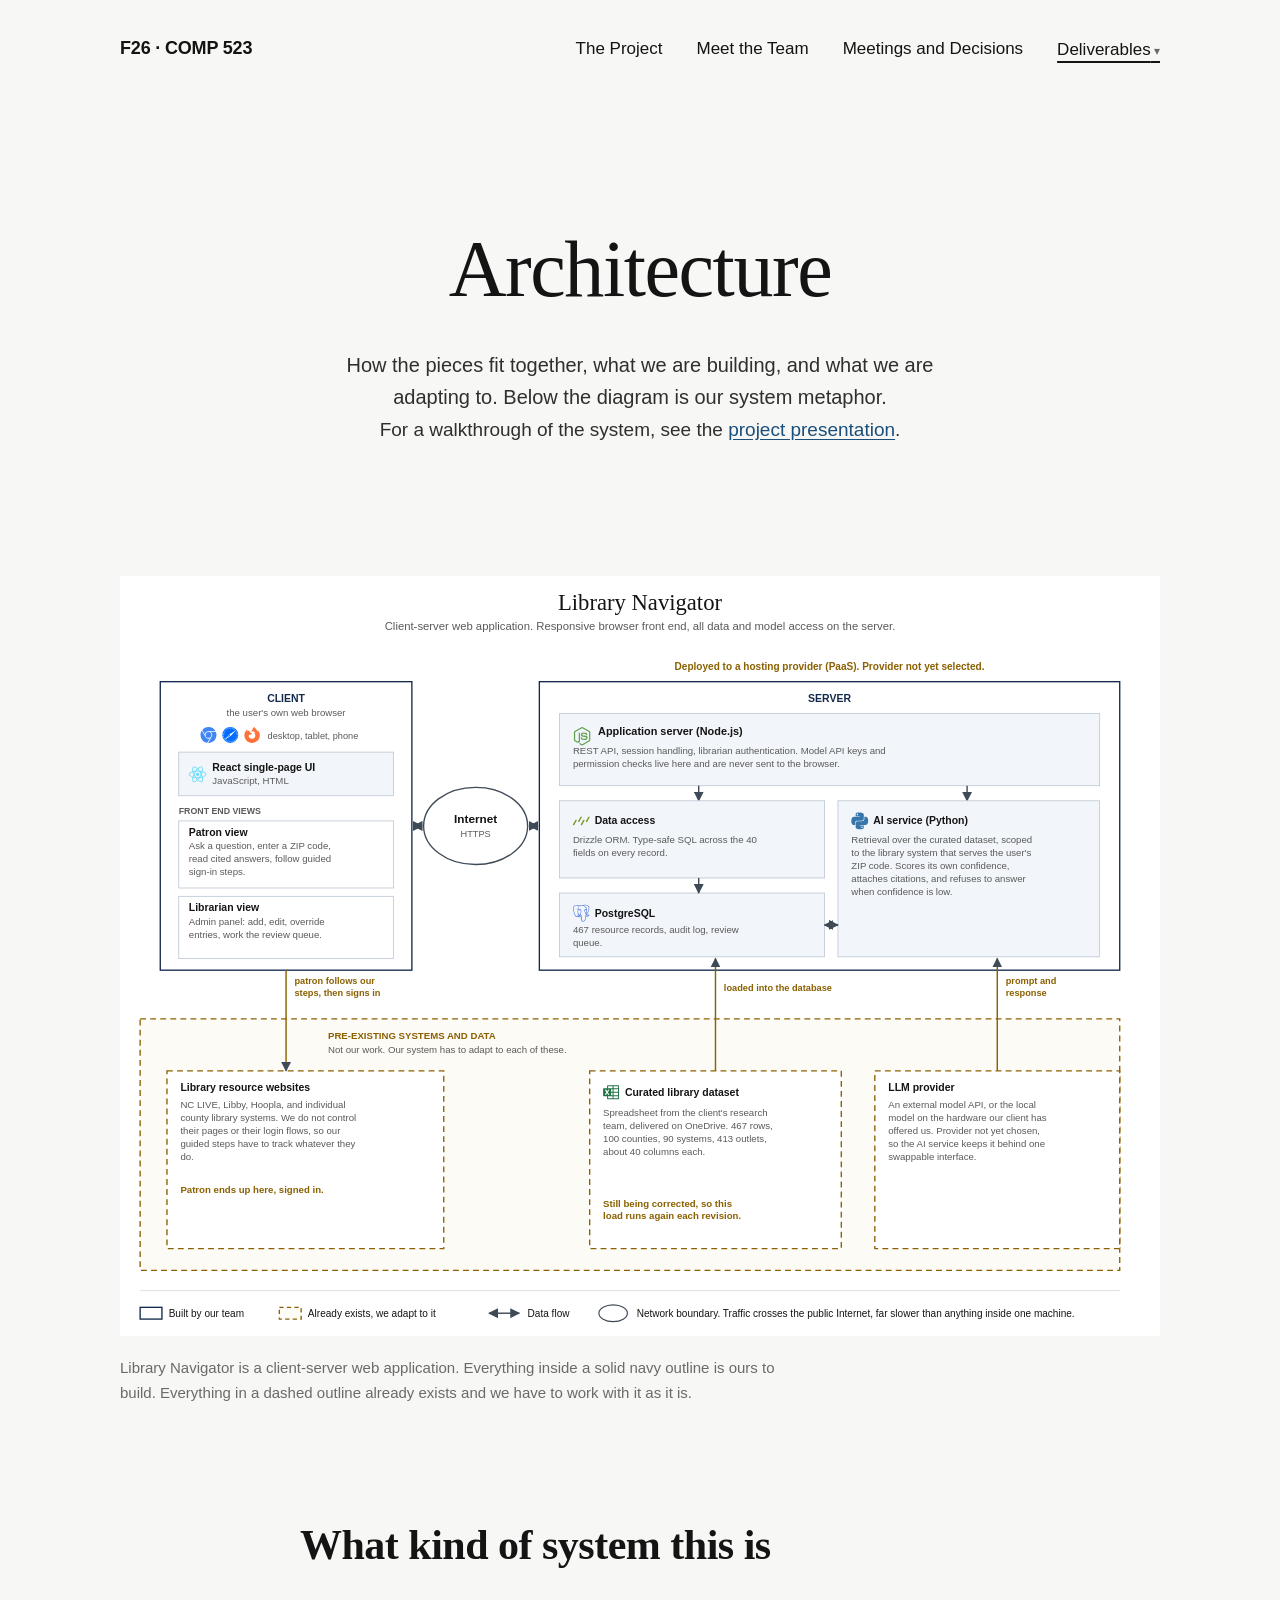
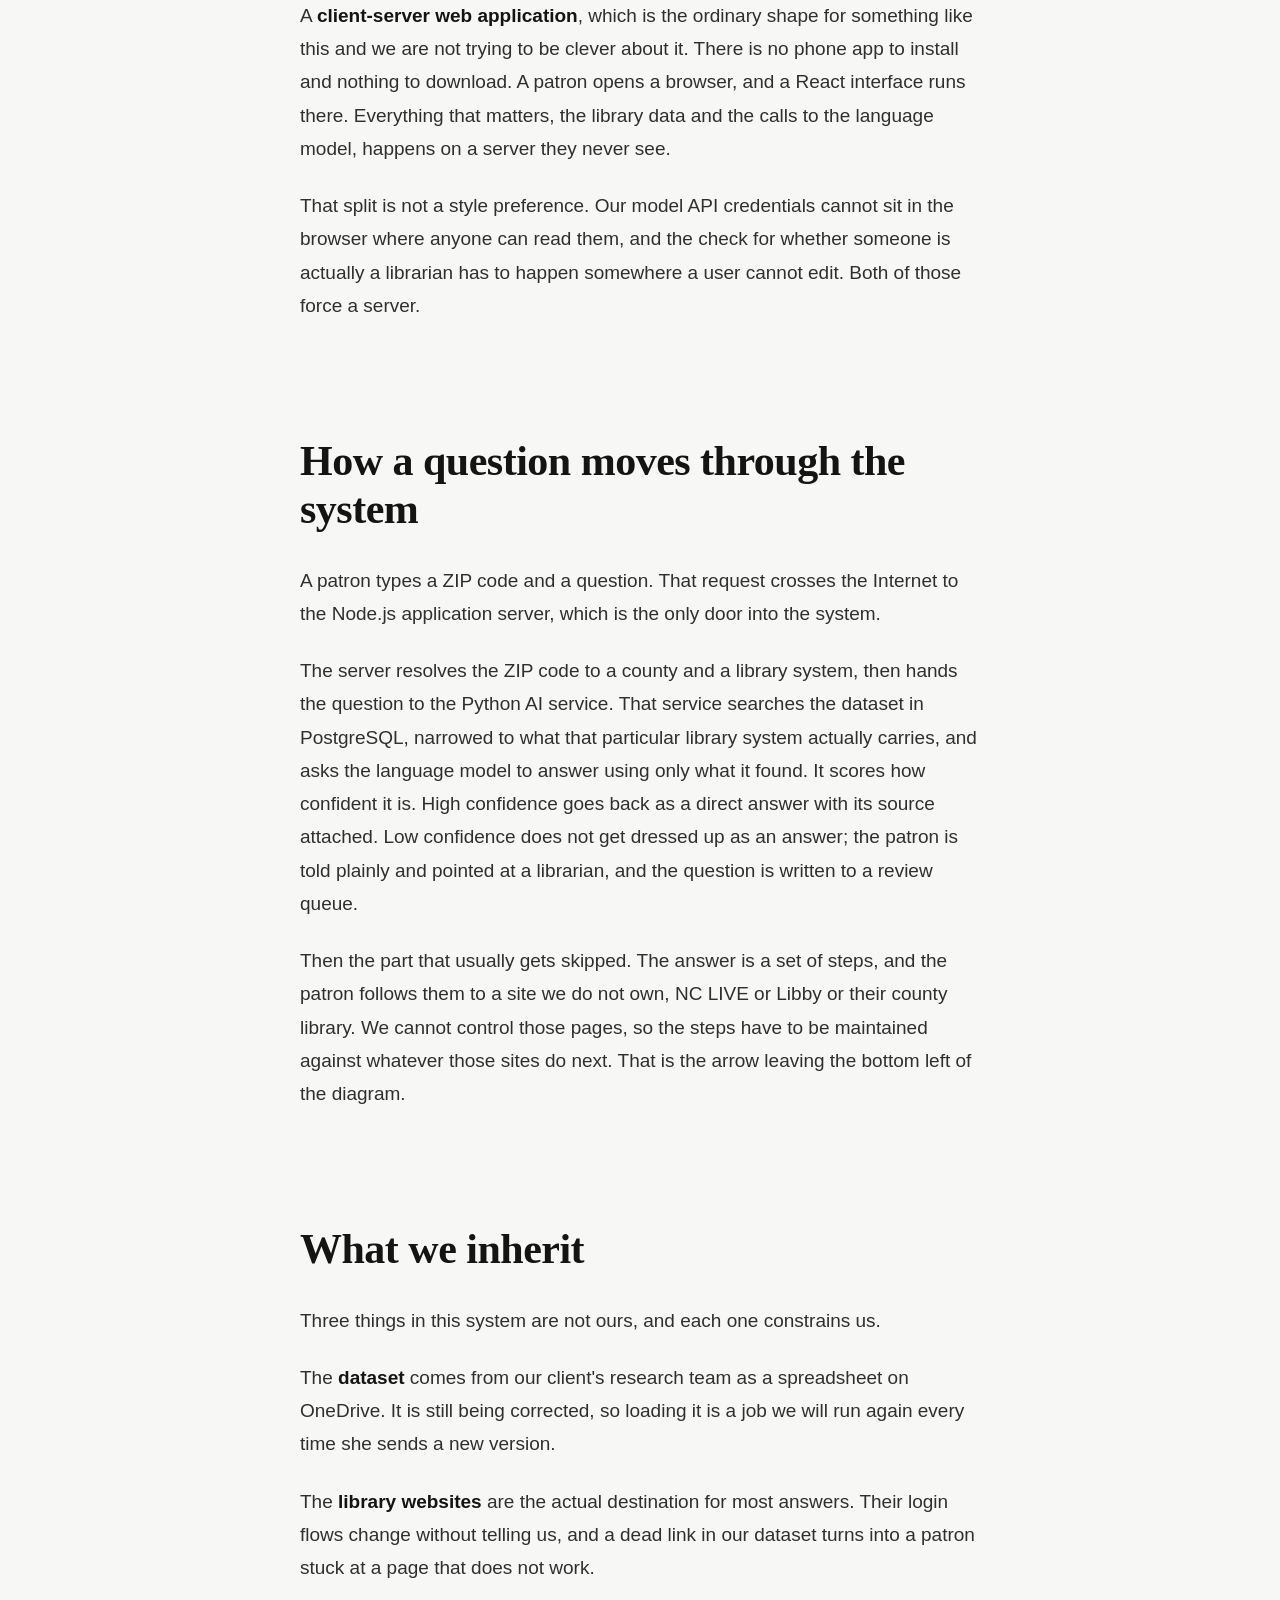
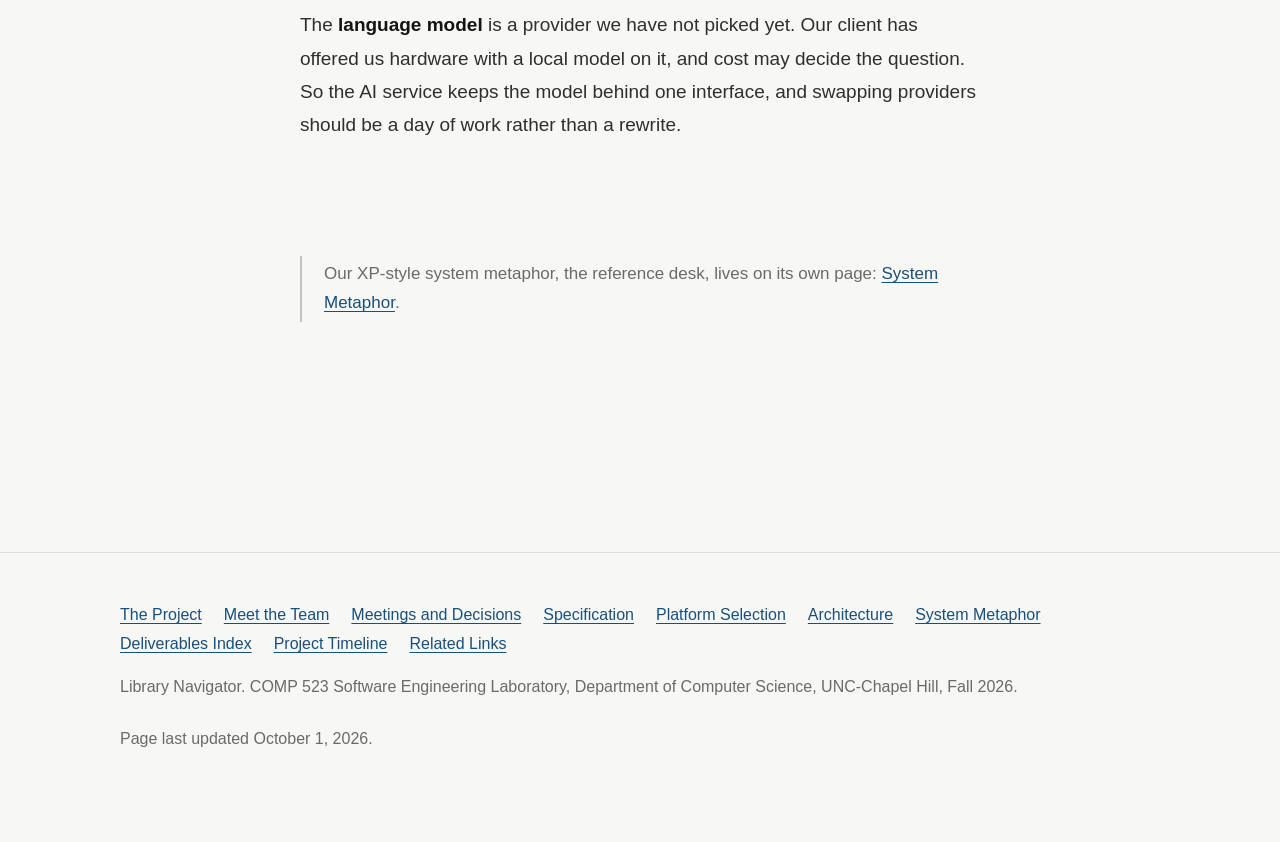
==== commit db95ddf3: "added presentation link to architecture page" ====
--- a/architecture.html
+++ b/architecture.html
@@ -40,6 +40,9 @@
     <h1 class="pagetitle">Architecture</h1>
     <p class="deck">How the pieces fit together, what we are building, and what we are
     adapting to. Below the diagram is our system metaphor.</p>
+    <p>For a walkthrough of the system, see the 
+      <a href="https://YOUR-PRESENTATION-URL" target="_blank" rel="noopener">project presentation</a>.
+    </p>
   </div>
 
   <section class="section">
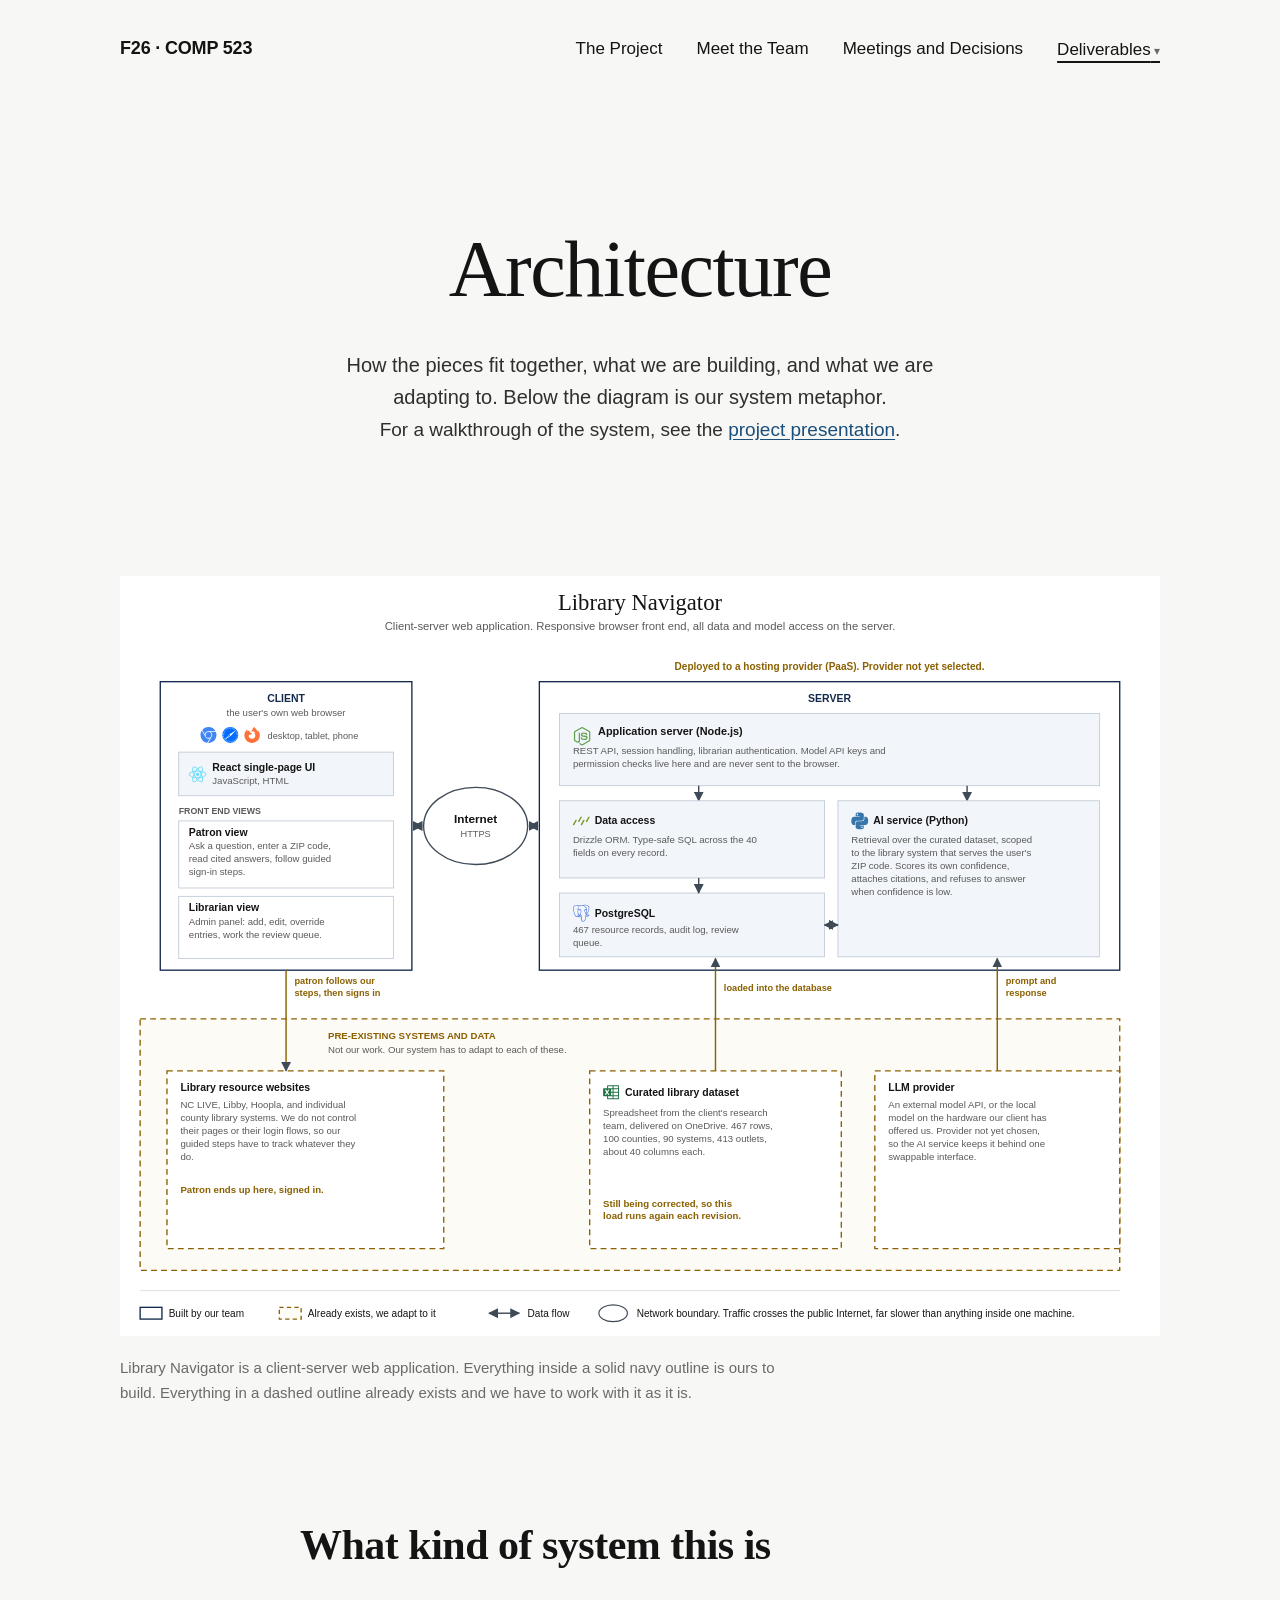
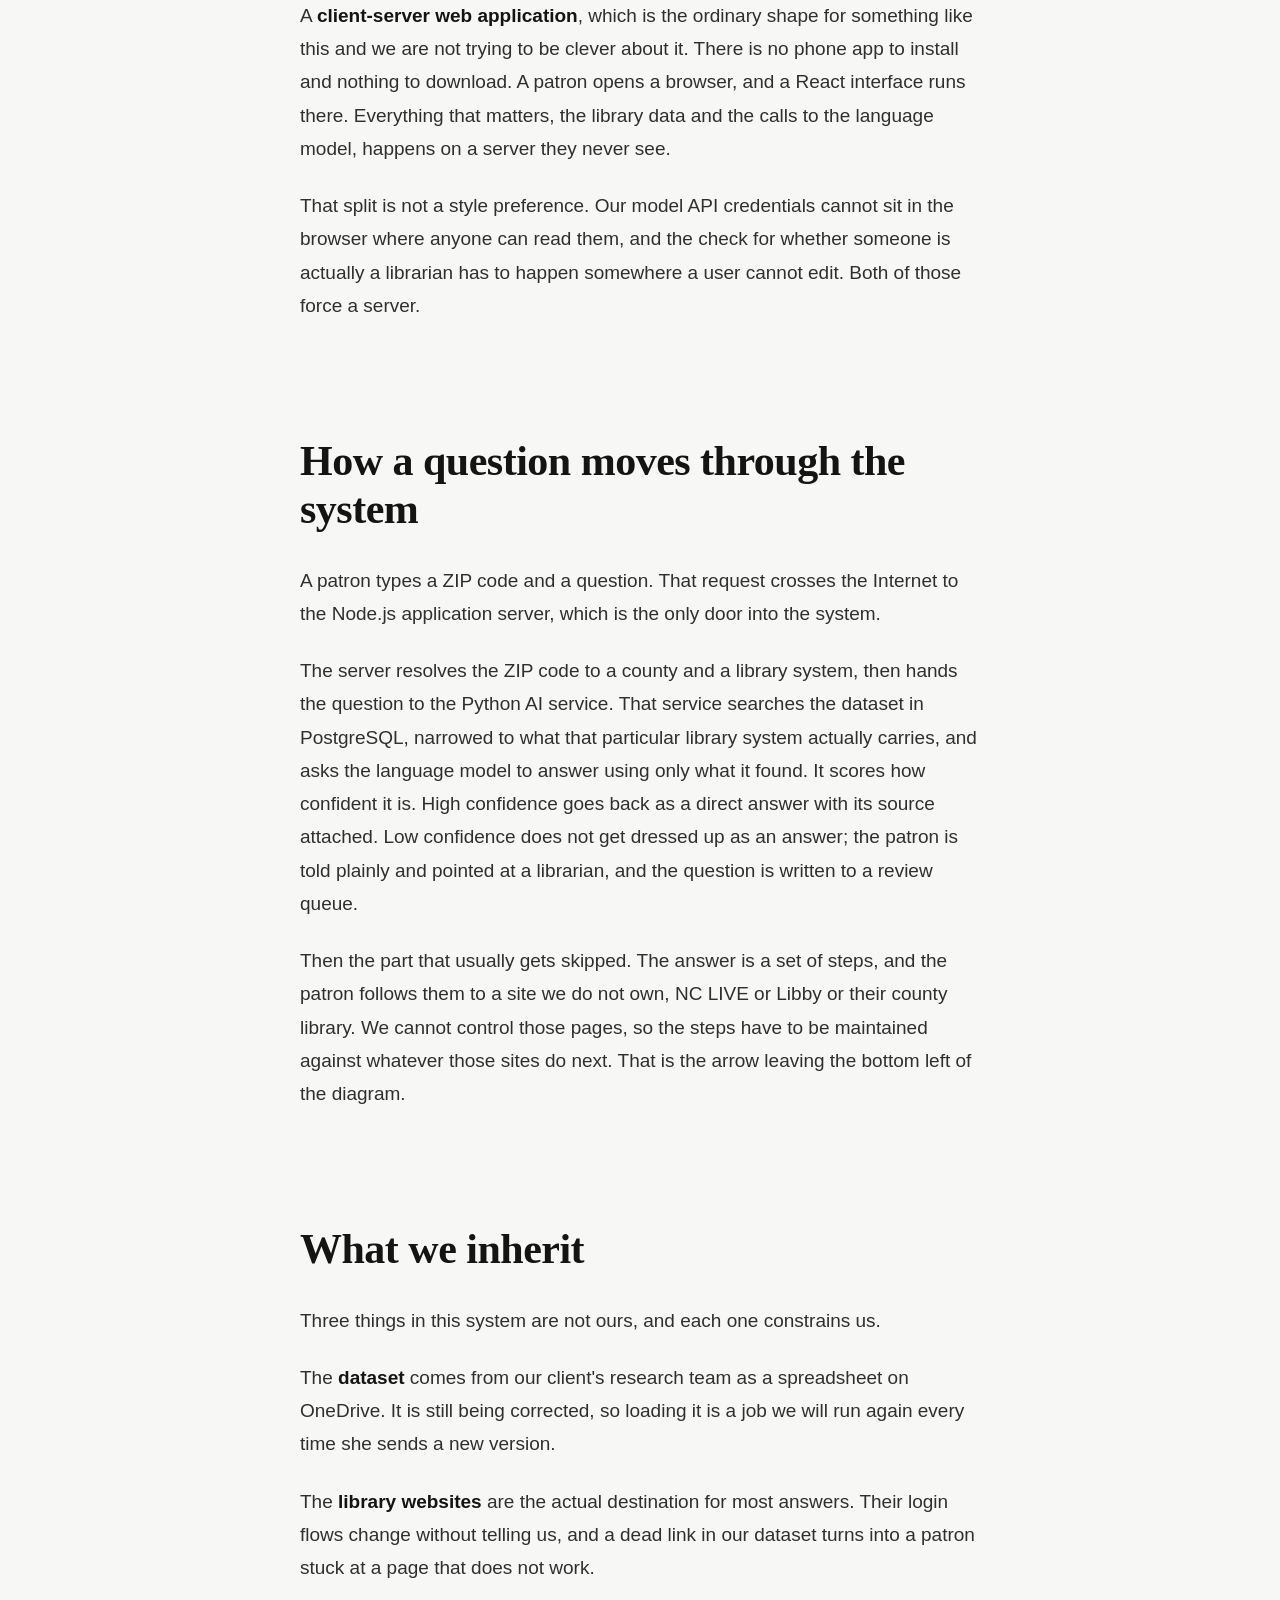
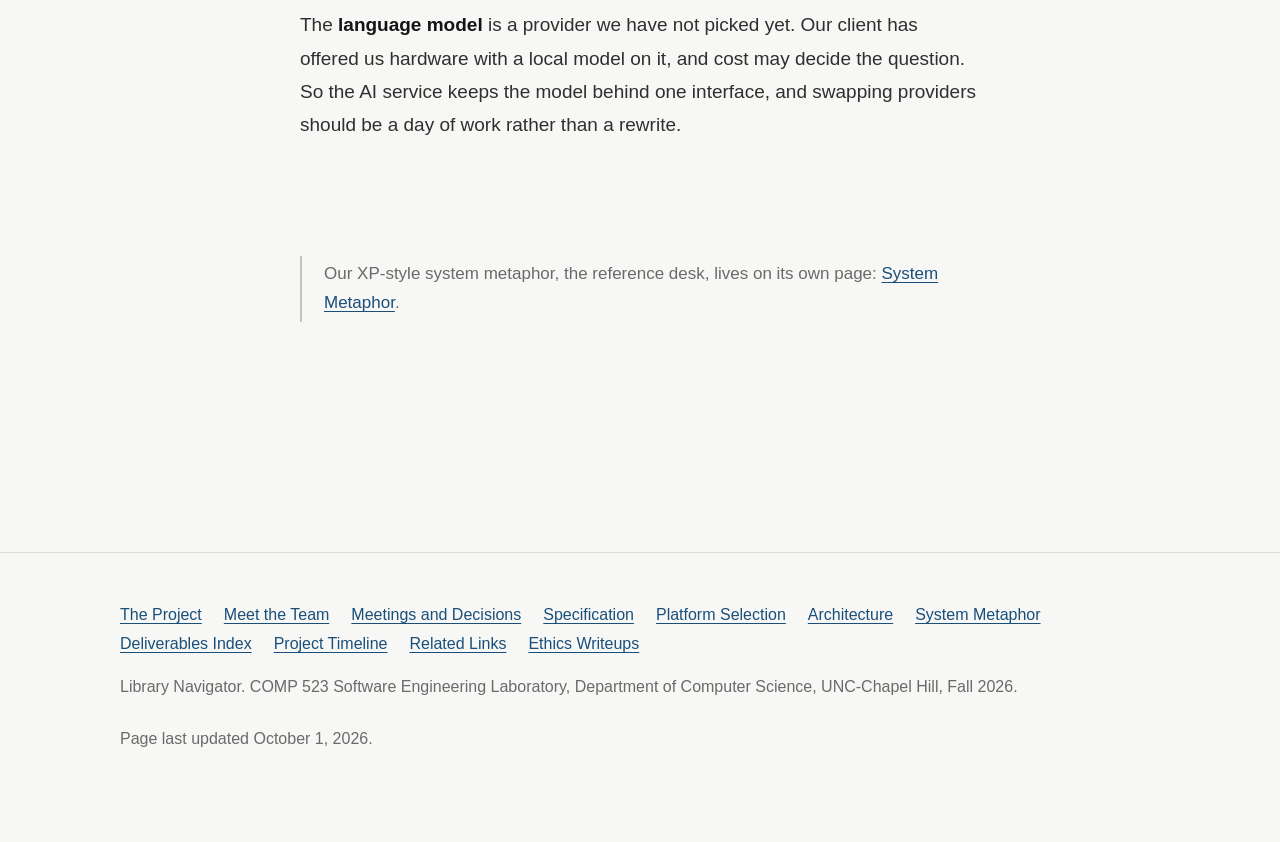
==== commit c8f9592c: "Added ethics writeup" ====
--- a/architecture.html
+++ b/architecture.html
@@ -28,6 +28,7 @@
           <li><a href="deliverables.html" data-page="deliverables.html">Deliverables Index</a></li>
           <li><a href="timeline.html" data-page="timeline.html">Project Timeline</a></li>
           <li><a href="resources.html" data-page="resources.html">Related Links</a></li>
+          <li><a href="ethics.html" data-page="ethics.html">Ethics Writeups</a></li>
         </ul>
       </div>
     </nav>
@@ -41,7 +42,7 @@
     <p class="deck">How the pieces fit together, what we are building, and what we are
     adapting to. Below the diagram is our system metaphor.</p>
     <p>For a walkthrough of the system, see the 
-      <a href="https://YOUR-PRESENTATION-URL" target="_blank" rel="noopener">project presentation</a>.
+      <a href="https://docs.google.com/presentation/d/1XlP-alvGlKUiFMnP3gaOsZP42ueCCMOlAE8kYZl3Lm4/view?usp=sharing" target="_blank" rel="noopener">project presentation</a>.
     </p>
   </div>
 
@@ -201,7 +202,7 @@
 
 <footer class="sitefoot">
   <div class="sitefoot-inner">
-    <div class="sitefoot-nav"><a href="index.html">The Project</a><a href="team.html">Meet the Team</a><a href="meetings.html">Meetings and Decisions</a><a href="specification.html">Specification</a><a href="platform.html">Platform Selection</a><a href="architecture.html">Architecture</a><a href="metaphor.html">System Metaphor</a><a href="deliverables.html">Deliverables Index</a><a href="timeline.html">Project Timeline</a><a href="resources.html">Related Links</a></div>
+    <div class="sitefoot-nav"><a href="index.html">The Project</a><a href="team.html">Meet the Team</a><a href="meetings.html">Meetings and Decisions</a><a href="specification.html">Specification</a><a href="platform.html">Platform Selection</a><a href="architecture.html">Architecture</a><a href="metaphor.html">System Metaphor</a><a href="deliverables.html">Deliverables Index</a><a href="timeline.html">Project Timeline</a><a href="resources.html">Related Links</a><a href="ethics.html">Ethics Writeups</a></div>
     <p>Library Navigator. COMP 523 Software Engineering Laboratory, Department of
     Computer Science, UNC-Chapel Hill, Fall 2026.</p>
     <p class="updated small"></p>
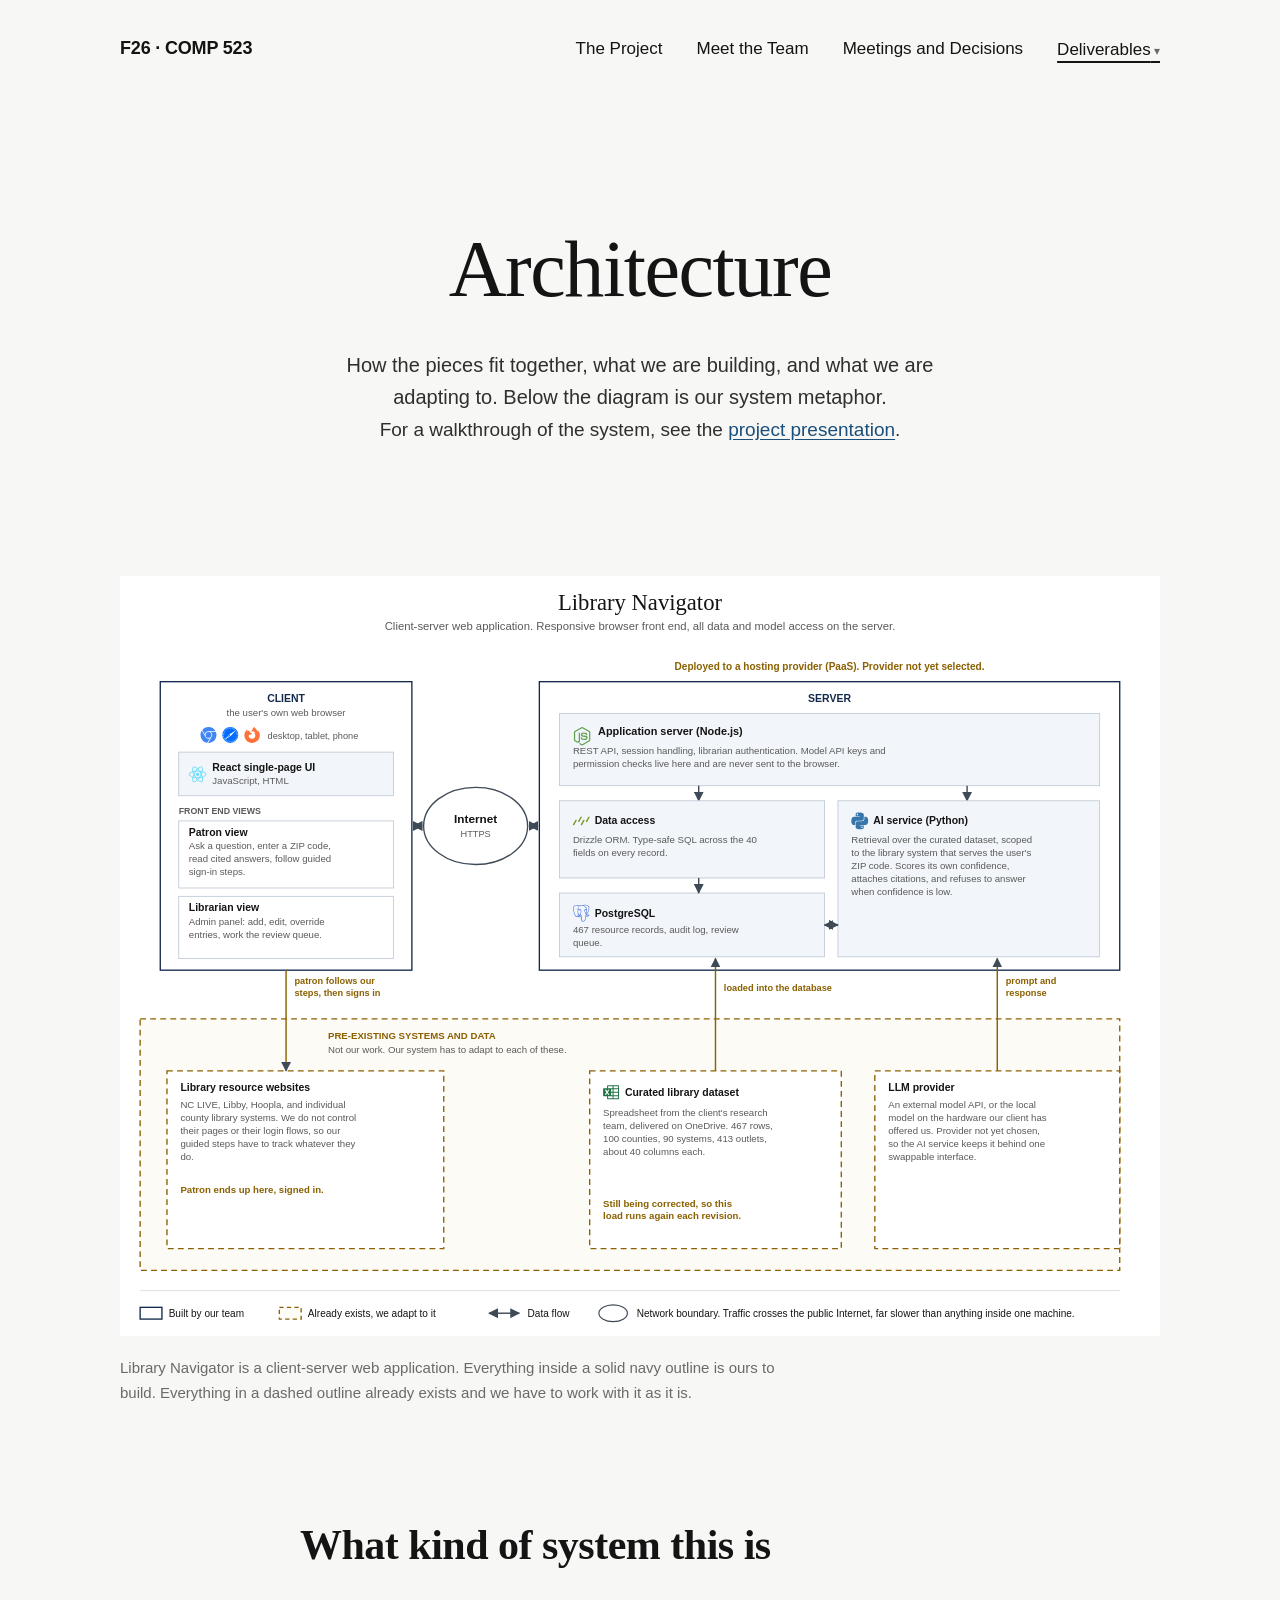
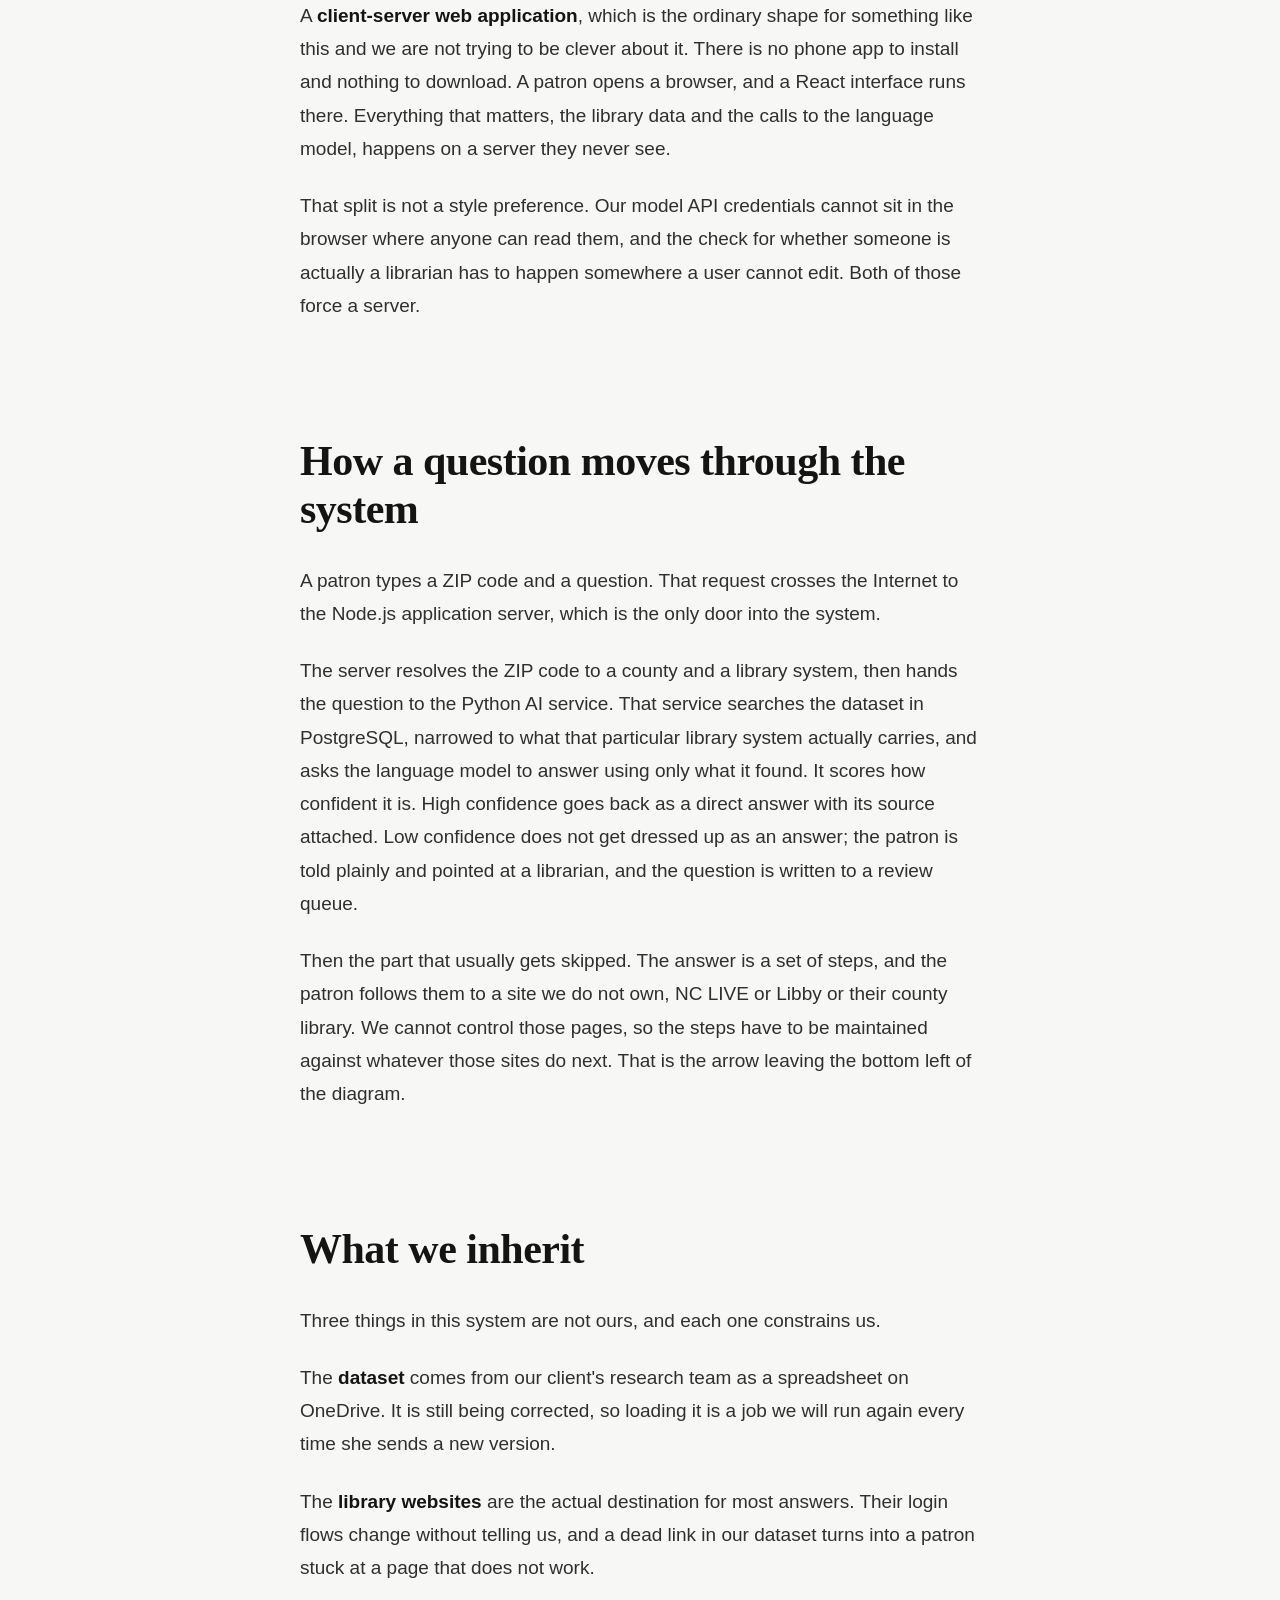
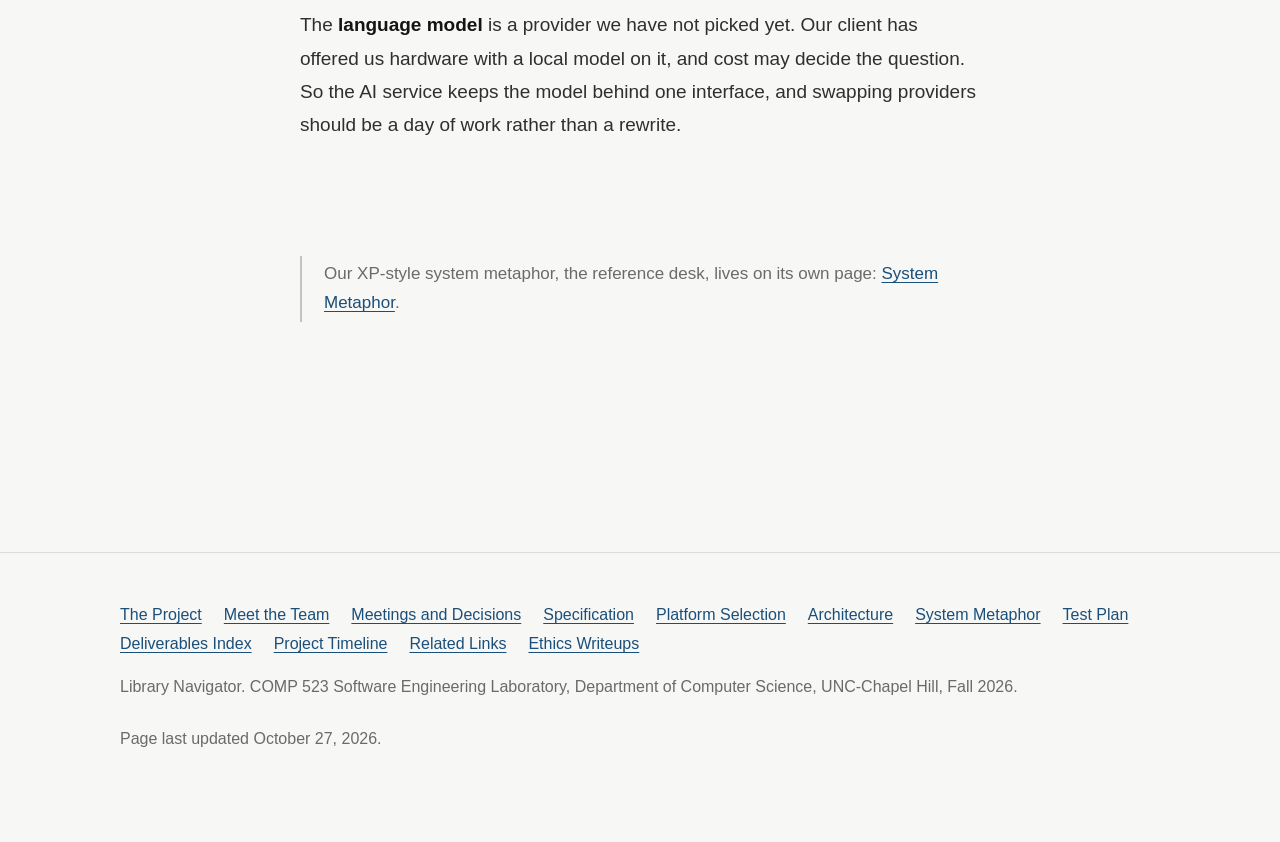
==== commit ad64e5b1: "Add the test plan page Part 1 covers what we would test with unlimited time; Part 2 covers what we w" ====
--- a/architecture.html
+++ b/architecture.html
@@ -25,6 +25,7 @@
           <li><a href="platform.html" data-page="platform.html">Platform Selection</a></li>
           <li><a href="architecture.html" data-page="architecture.html">Architecture</a></li>
           <li><a href="metaphor.html" data-page="metaphor.html">System Metaphor</a></li>
+          <li><a href="testplan.html" data-page="testplan.html">Test Plan</a></li>
           <li><a href="deliverables.html" data-page="deliverables.html">Deliverables Index</a></li>
           <li><a href="timeline.html" data-page="timeline.html">Project Timeline</a></li>
           <li><a href="resources.html" data-page="resources.html">Related Links</a></li>
@@ -202,7 +203,7 @@
 
 <footer class="sitefoot">
   <div class="sitefoot-inner">
-    <div class="sitefoot-nav"><a href="index.html">The Project</a><a href="team.html">Meet the Team</a><a href="meetings.html">Meetings and Decisions</a><a href="specification.html">Specification</a><a href="platform.html">Platform Selection</a><a href="architecture.html">Architecture</a><a href="metaphor.html">System Metaphor</a><a href="deliverables.html">Deliverables Index</a><a href="timeline.html">Project Timeline</a><a href="resources.html">Related Links</a><a href="ethics.html">Ethics Writeups</a></div>
+    <div class="sitefoot-nav"><a href="index.html">The Project</a><a href="team.html">Meet the Team</a><a href="meetings.html">Meetings and Decisions</a><a href="specification.html">Specification</a><a href="platform.html">Platform Selection</a><a href="architecture.html">Architecture</a><a href="metaphor.html">System Metaphor</a><a href="testplan.html">Test Plan</a><a href="deliverables.html">Deliverables Index</a><a href="timeline.html">Project Timeline</a><a href="resources.html">Related Links</a><a href="ethics.html">Ethics Writeups</a></div>
     <p>Library Navigator. COMP 523 Software Engineering Laboratory, Department of
     Computer Science, UNC-Chapel Hill, Fall 2026.</p>
     <p class="updated small"></p>
--- a/assets/site.css
+++ b/assets/site.css
@@ -302,6 +302,40 @@
 .diagram-caption {
   font-size: 15px; line-height: 1.65; color: var(--muted);
   margin-top: 20px; max-width: var(--measure);
+}
+
+/* ----------------------------------------------------------------- tables */
+
+/* Wider column for pages built from tables (the test plan). */
+.col-wide { max-width: 900px; margin: 0 auto; }
+.col-wide .jump { margin: 0 0 70px; }
+
+.tbl-wrap { overflow-x: auto; margin: 6px 0 30px; }
+.tbl { width: 100%; border-collapse: collapse; font-size: 16px; line-height: 1.6; }
+.tbl th {
+  text-align: left; vertical-align: bottom;
+  font-size: 13px; font-weight: 600; letter-spacing: 0.08em; text-transform: uppercase;
+  color: var(--faint);
+  padding: 0 18px 10px 0;
+  border-bottom: 1px solid var(--rule-2);
+}
+.tbl td {
+  vertical-align: top;
+  padding: 12px 18px 12px 0;
+  border-bottom: 1px solid var(--rule);
+  color: var(--muted);
+}
+.tbl td:first-child { color: var(--ink); font-weight: 600; min-width: 7em; }
+.tbl th:last-child, .tbl td:last-child { padding-right: 0; }
+
+pre {
+  overflow-x: auto;
+  margin: 0 0 24px;
+  padding: 18px 0;
+  border-top: 1px solid var(--rule);
+  border-bottom: 1px solid var(--rule);
+  font-size: 16px;
+  line-height: 1.7;
 }
 
 /* ---------------------------------------------------------------- footer  */
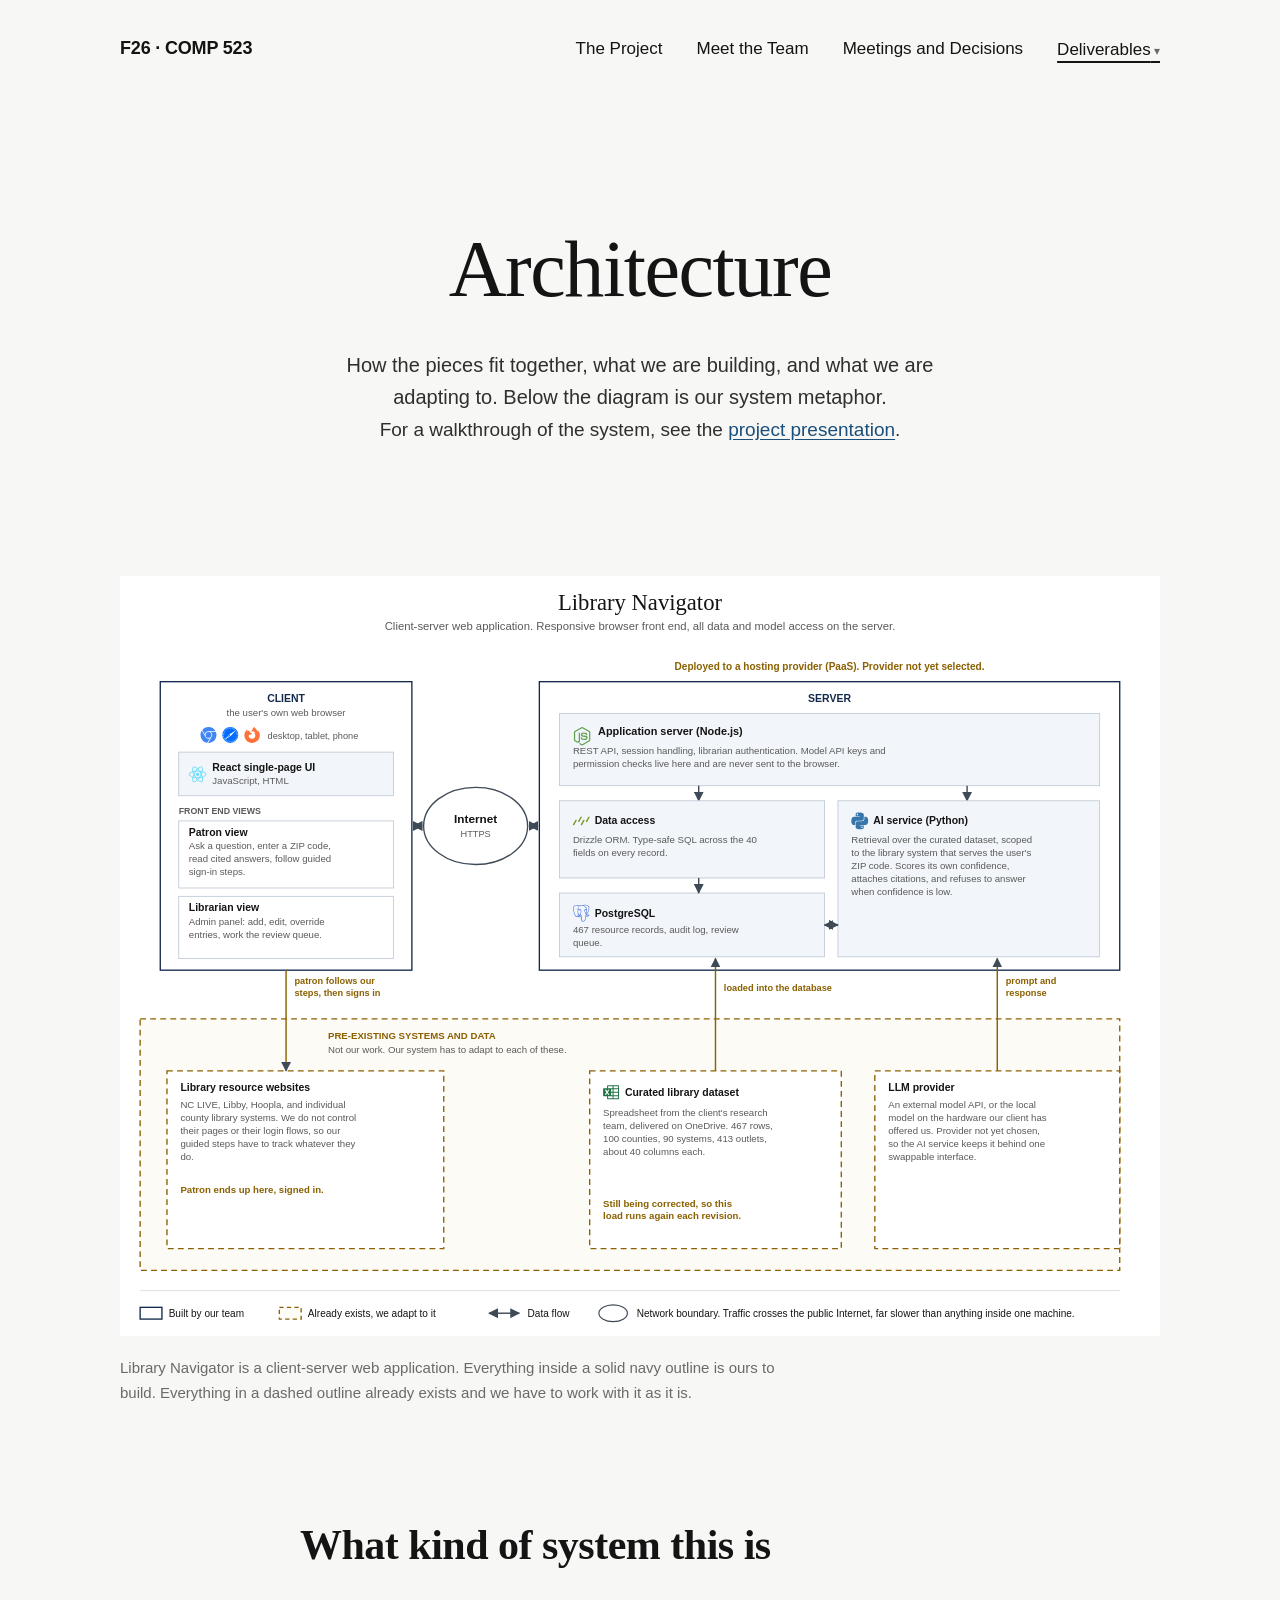
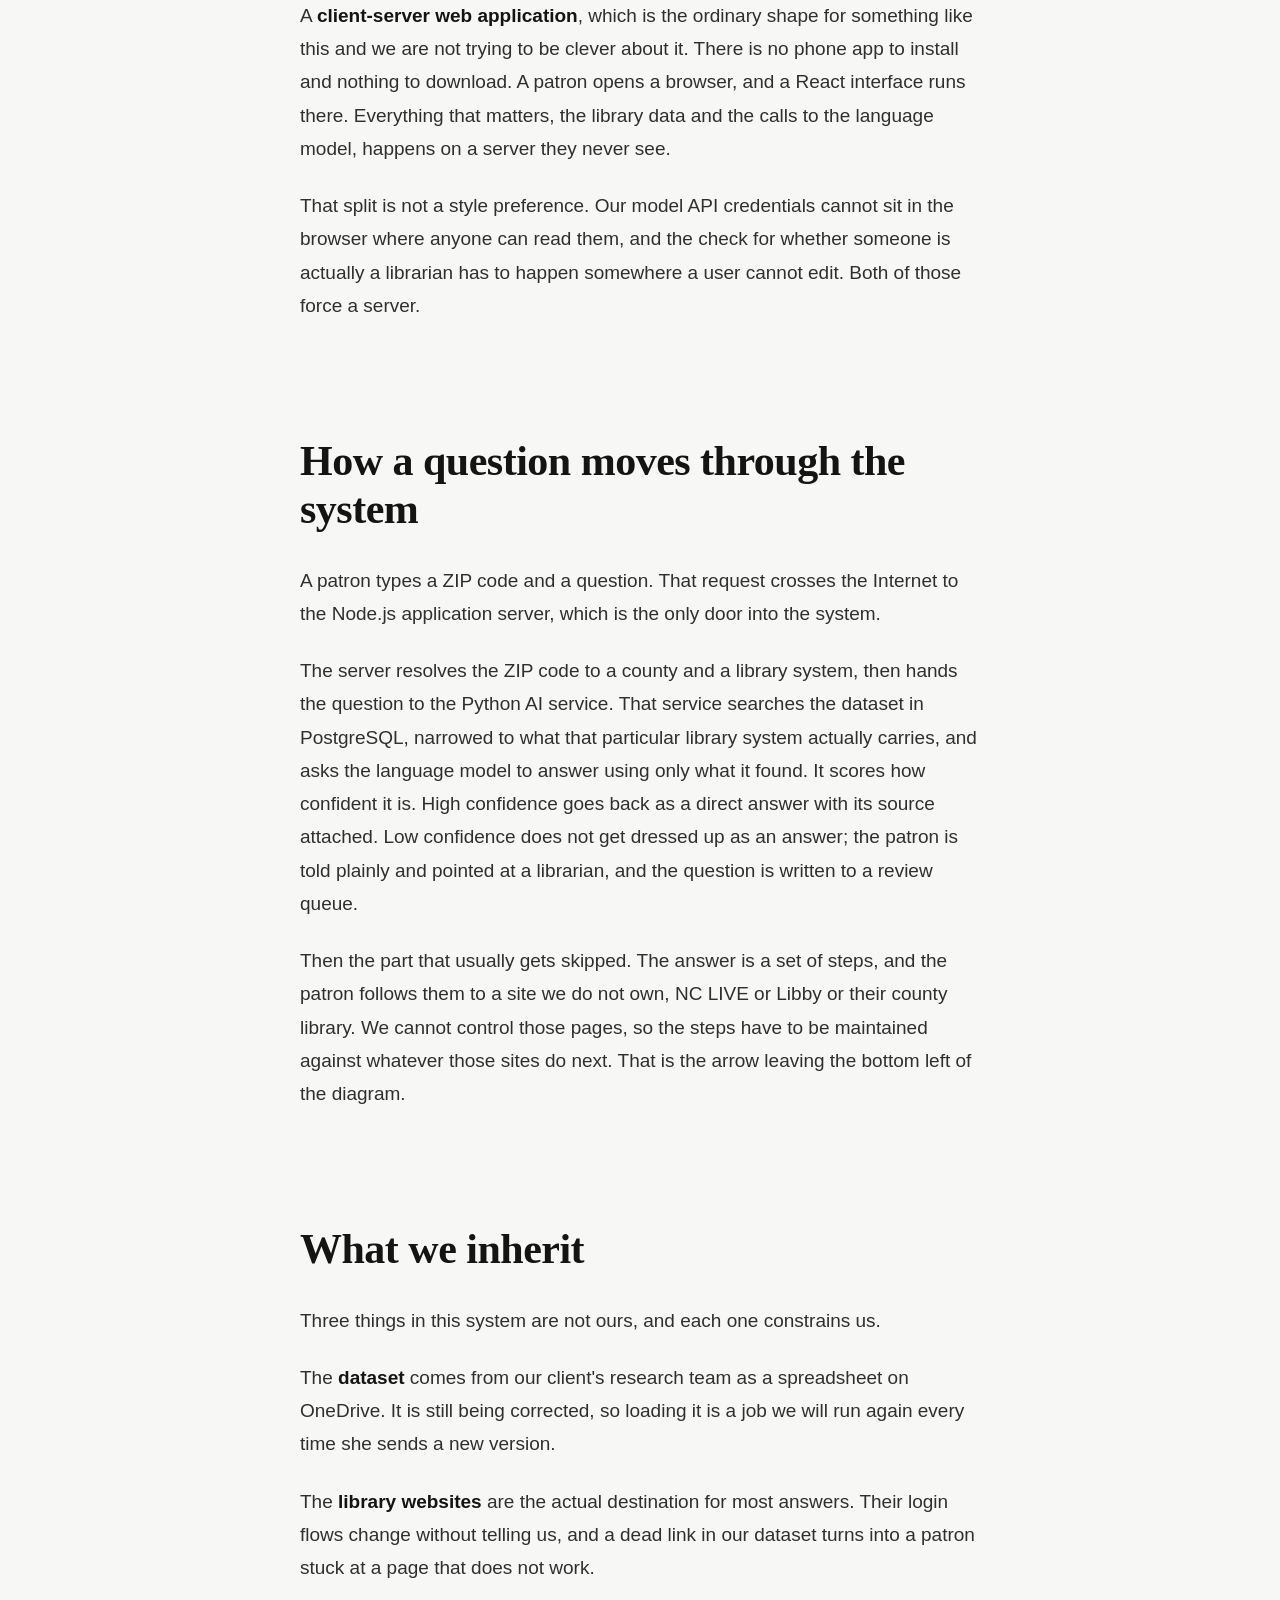
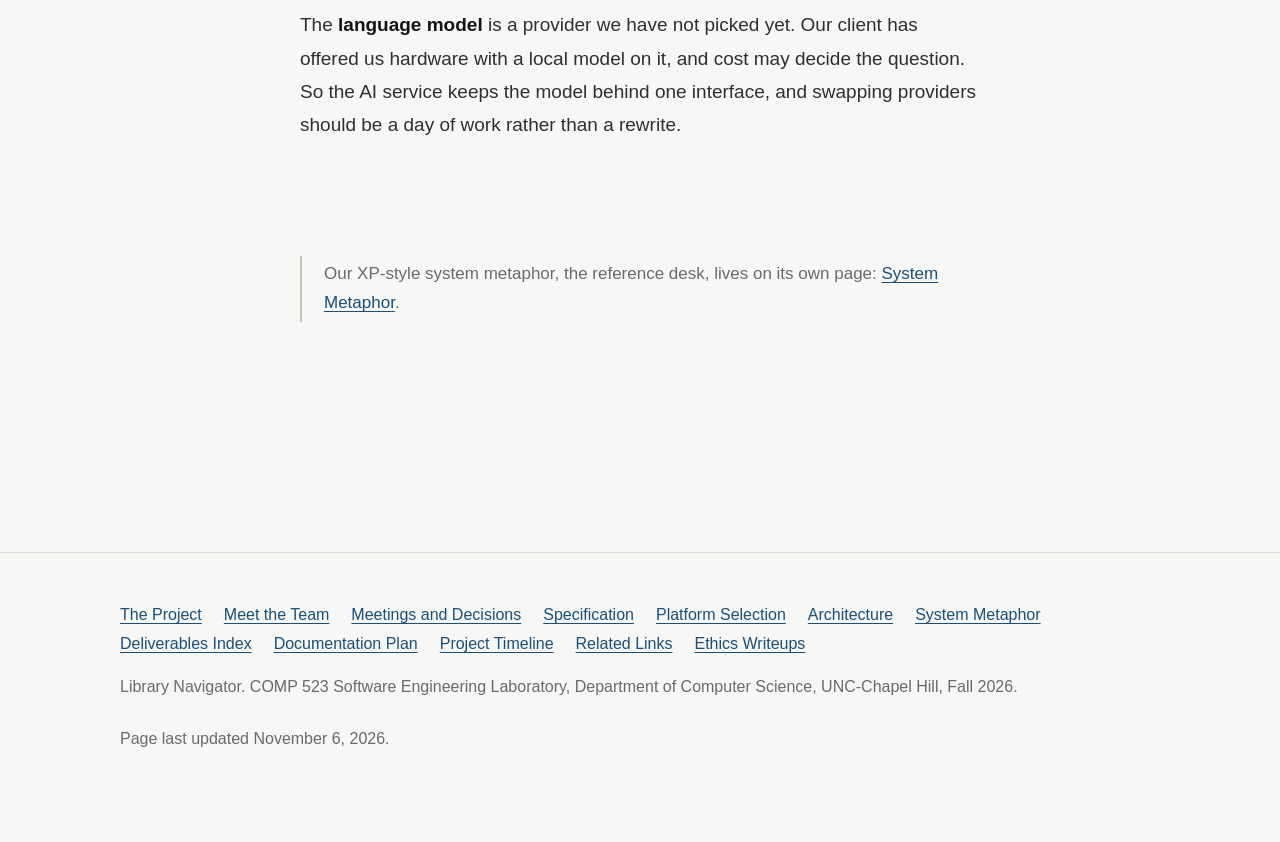
==== commit a45c0c63: "Added documentation plan" ====
--- a/architecture.html
+++ b/architecture.html
@@ -25,8 +25,8 @@
           <li><a href="platform.html" data-page="platform.html">Platform Selection</a></li>
           <li><a href="architecture.html" data-page="architecture.html">Architecture</a></li>
           <li><a href="metaphor.html" data-page="metaphor.html">System Metaphor</a></li>
-          <li><a href="testplan.html" data-page="testplan.html">Test Plan</a></li>
           <li><a href="deliverables.html" data-page="deliverables.html">Deliverables Index</a></li>
+          <li><a href="documentation-plan.html" data-page="documentation-plan.html">Documentation Plan</a></li>
           <li><a href="timeline.html" data-page="timeline.html">Project Timeline</a></li>
           <li><a href="resources.html" data-page="resources.html">Related Links</a></li>
           <li><a href="ethics.html" data-page="ethics.html">Ethics Writeups</a></li>
@@ -203,7 +203,7 @@
 
 <footer class="sitefoot">
   <div class="sitefoot-inner">
-    <div class="sitefoot-nav"><a href="index.html">The Project</a><a href="team.html">Meet the Team</a><a href="meetings.html">Meetings and Decisions</a><a href="specification.html">Specification</a><a href="platform.html">Platform Selection</a><a href="architecture.html">Architecture</a><a href="metaphor.html">System Metaphor</a><a href="testplan.html">Test Plan</a><a href="deliverables.html">Deliverables Index</a><a href="timeline.html">Project Timeline</a><a href="resources.html">Related Links</a><a href="ethics.html">Ethics Writeups</a></div>
+    <div class="sitefoot-nav"><a href="index.html">The Project</a><a href="team.html">Meet the Team</a><a href="meetings.html">Meetings and Decisions</a><a href="specification.html">Specification</a><a href="platform.html">Platform Selection</a><a href="architecture.html">Architecture</a><a href="metaphor.html">System Metaphor</a><a href="deliverables.html">Deliverables Index</a><a href="documentation-plan.html">Documentation Plan</a><a href="timeline.html">Project Timeline</a><a href="resources.html">Related Links</a><a href="ethics.html">Ethics Writeups</a></div>
     <p>Library Navigator. COMP 523 Software Engineering Laboratory, Department of
     Computer Science, UNC-Chapel Hill, Fall 2026.</p>
     <p class="updated small"></p>
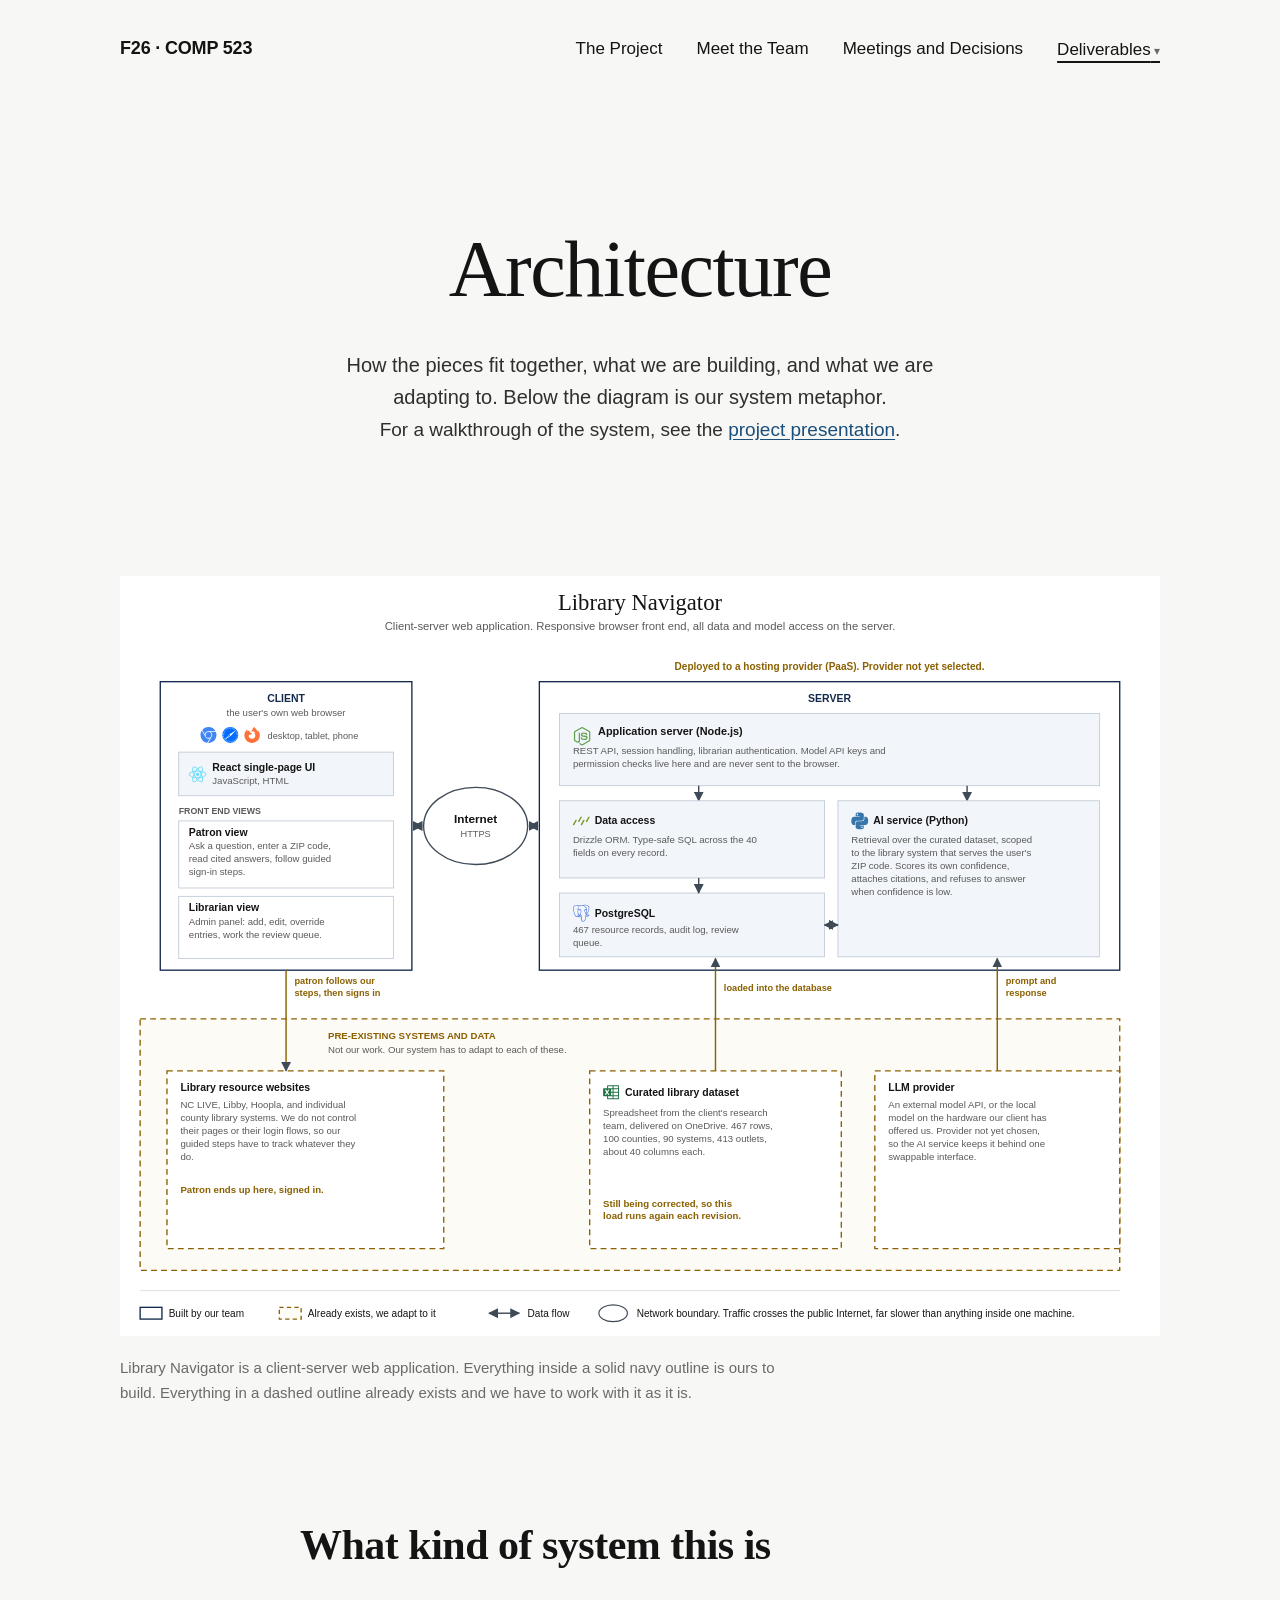
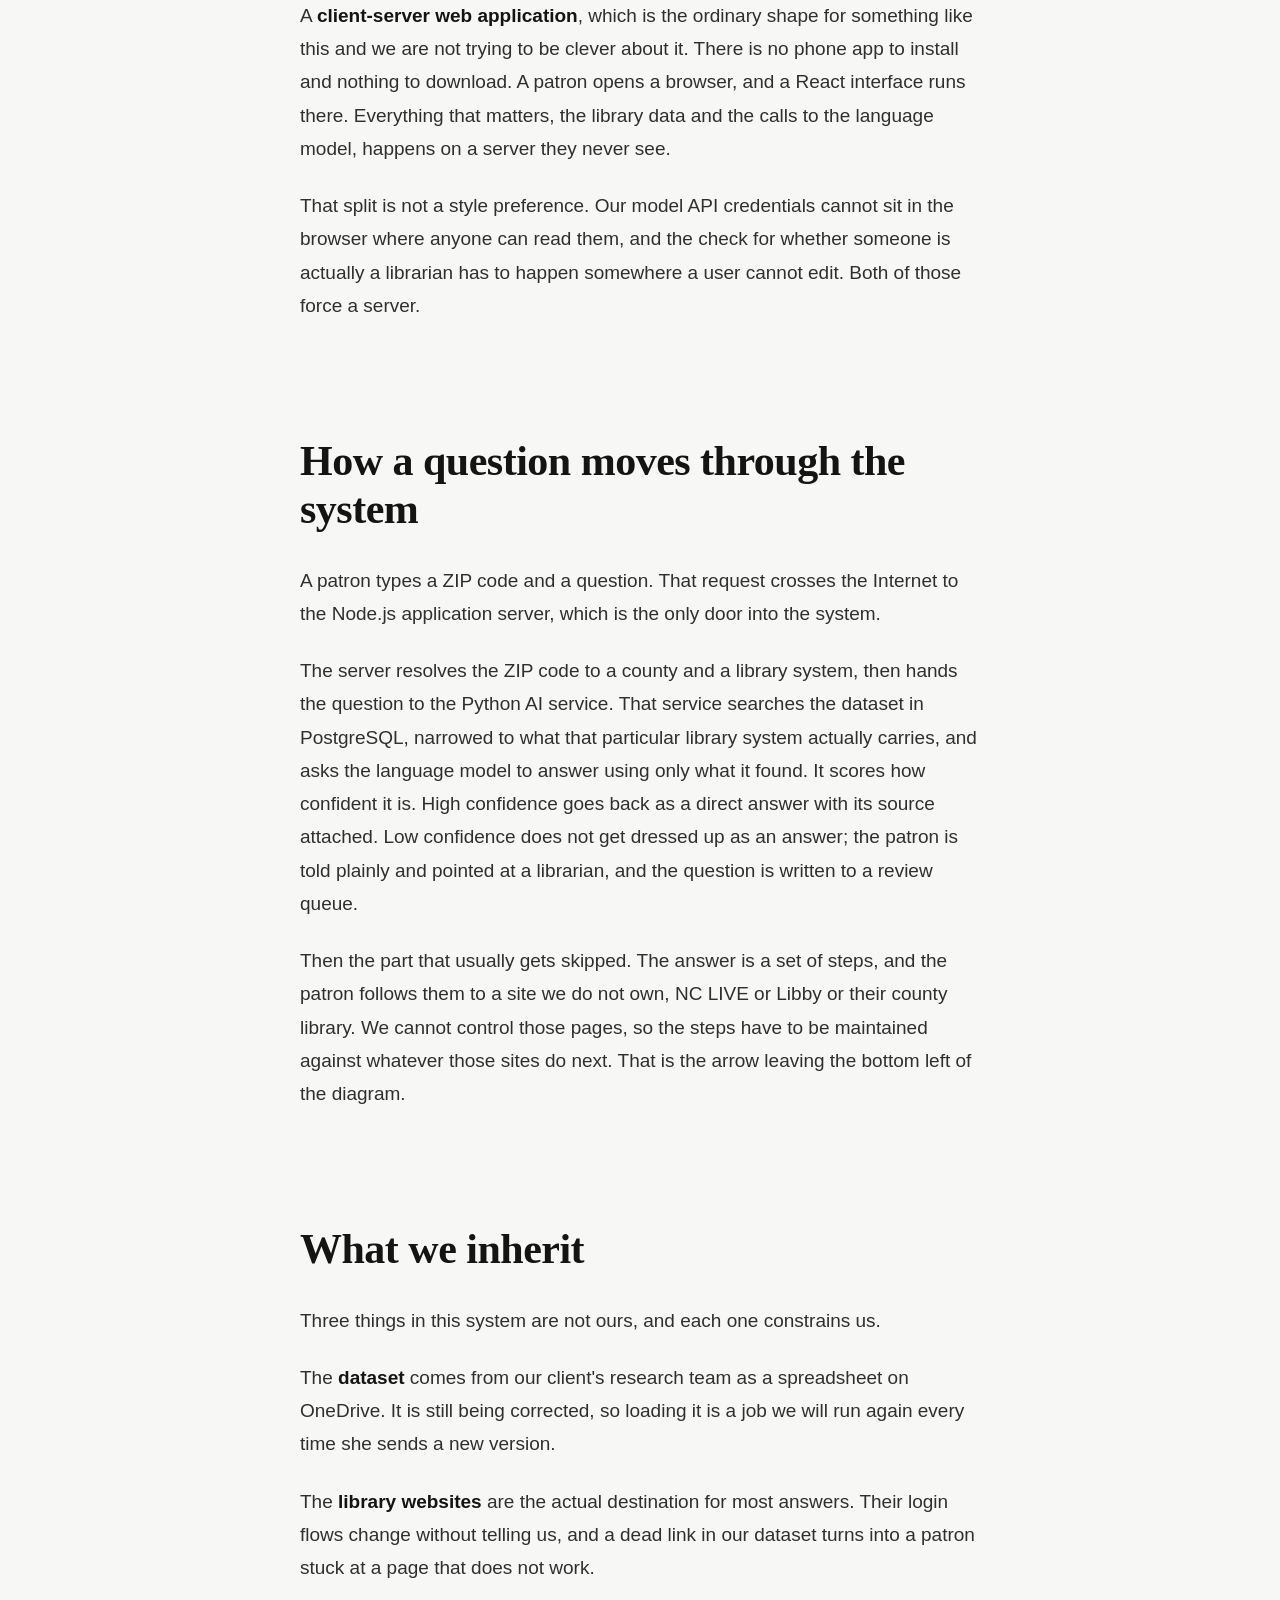
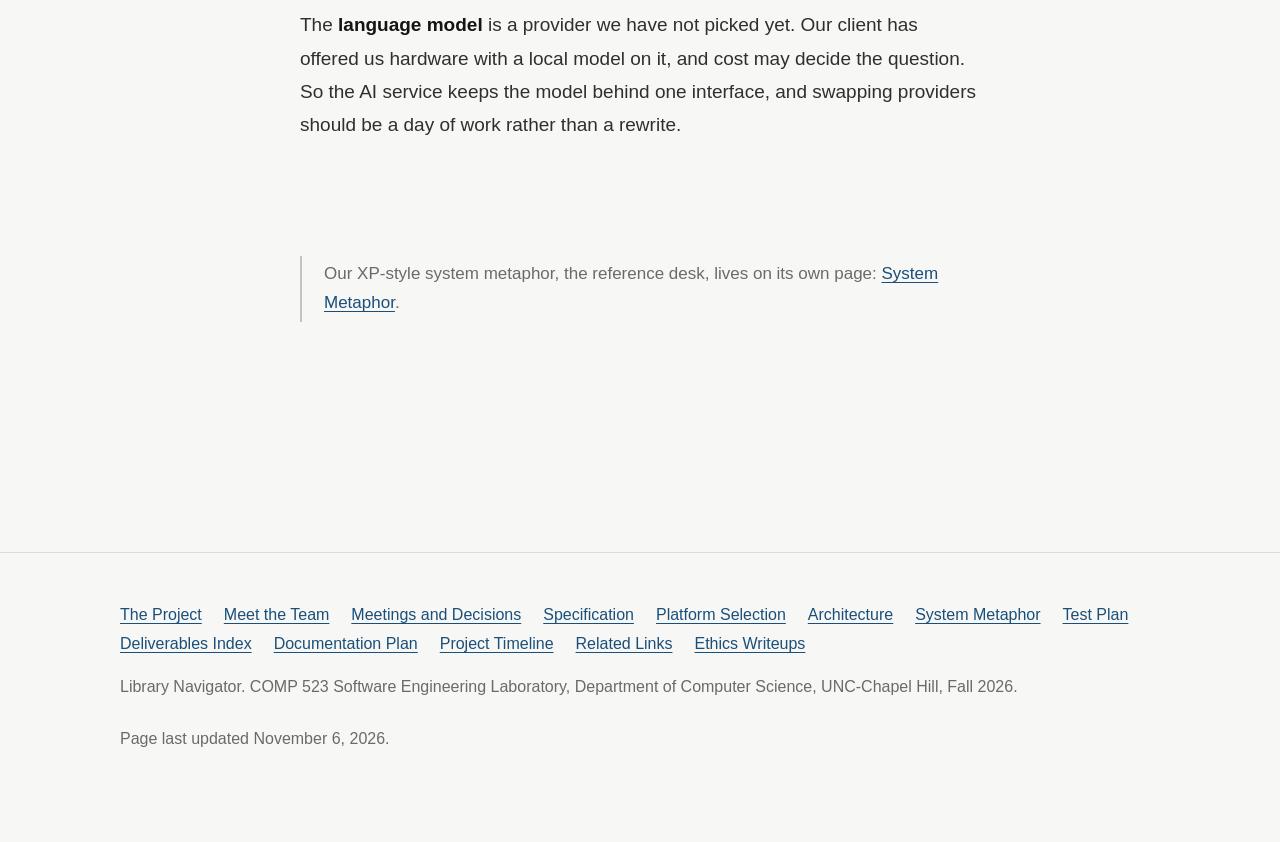
==== commit 2d545e21: "Merge branch 'main' of github.com:MonishSoundarRaj/comp523_website" ====
--- a/architecture.html
+++ b/architecture.html
@@ -25,6 +25,7 @@
           <li><a href="platform.html" data-page="platform.html">Platform Selection</a></li>
           <li><a href="architecture.html" data-page="architecture.html">Architecture</a></li>
           <li><a href="metaphor.html" data-page="metaphor.html">System Metaphor</a></li>
+          <li><a href="testplan.html" data-page="testplan.html">Test Plan</a></li>
           <li><a href="deliverables.html" data-page="deliverables.html">Deliverables Index</a></li>
           <li><a href="documentation-plan.html" data-page="documentation-plan.html">Documentation Plan</a></li>
           <li><a href="timeline.html" data-page="timeline.html">Project Timeline</a></li>
@@ -203,7 +204,7 @@
 
 <footer class="sitefoot">
   <div class="sitefoot-inner">
-    <div class="sitefoot-nav"><a href="index.html">The Project</a><a href="team.html">Meet the Team</a><a href="meetings.html">Meetings and Decisions</a><a href="specification.html">Specification</a><a href="platform.html">Platform Selection</a><a href="architecture.html">Architecture</a><a href="metaphor.html">System Metaphor</a><a href="deliverables.html">Deliverables Index</a><a href="documentation-plan.html">Documentation Plan</a><a href="timeline.html">Project Timeline</a><a href="resources.html">Related Links</a><a href="ethics.html">Ethics Writeups</a></div>
+    <div class="sitefoot-nav"><a href="index.html">The Project</a><a href="team.html">Meet the Team</a><a href="meetings.html">Meetings and Decisions</a><a href="specification.html">Specification</a><a href="platform.html">Platform Selection</a><a href="architecture.html">Architecture</a><a href="metaphor.html">System Metaphor</a><a href="testplan.html">Test Plan</a><a href="deliverables.html">Deliverables Index</a><a href="documentation-plan.html">Documentation Plan</a><a href="timeline.html">Project Timeline</a><a href="resources.html">Related Links</a><a href="ethics.html">Ethics Writeups</a></div>
     <p>Library Navigator. COMP 523 Software Engineering Laboratory, Department of
     Computer Science, UNC-Chapel Hill, Fall 2026.</p>
     <p class="updated small"></p>
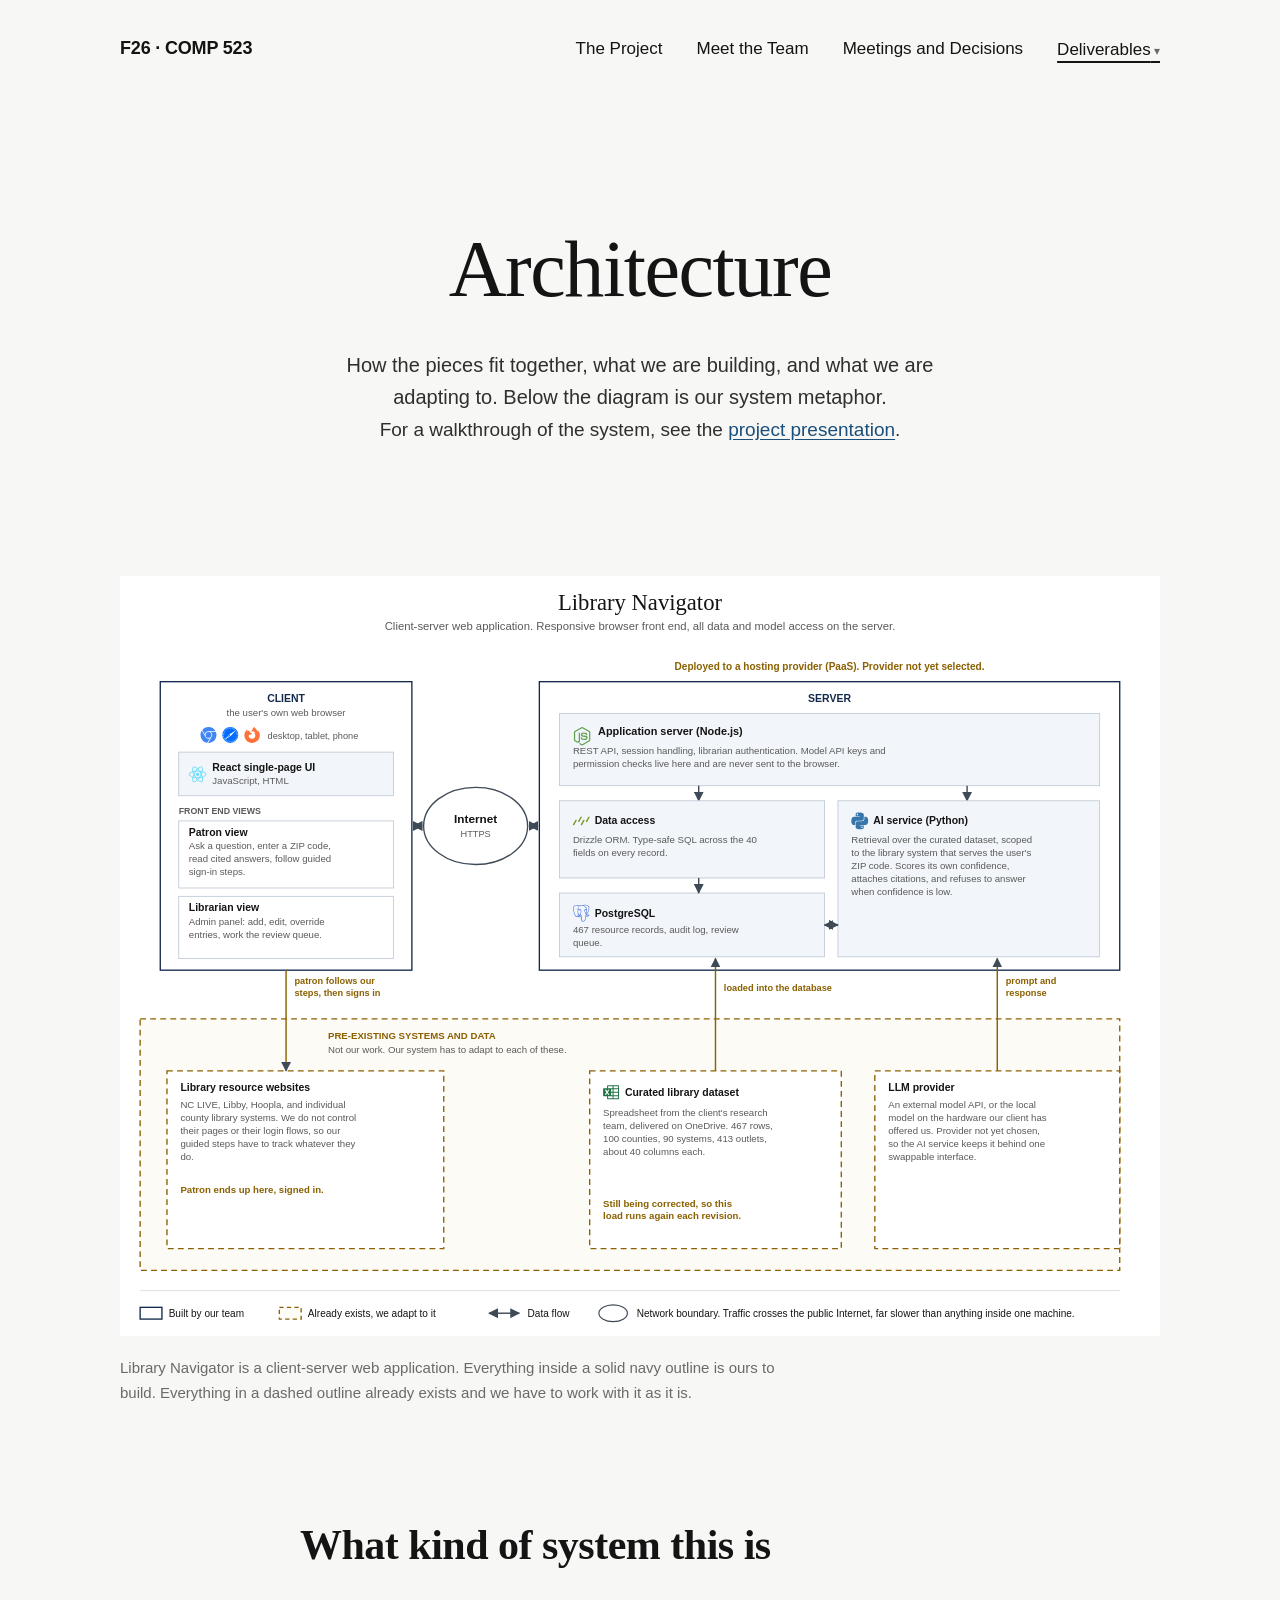
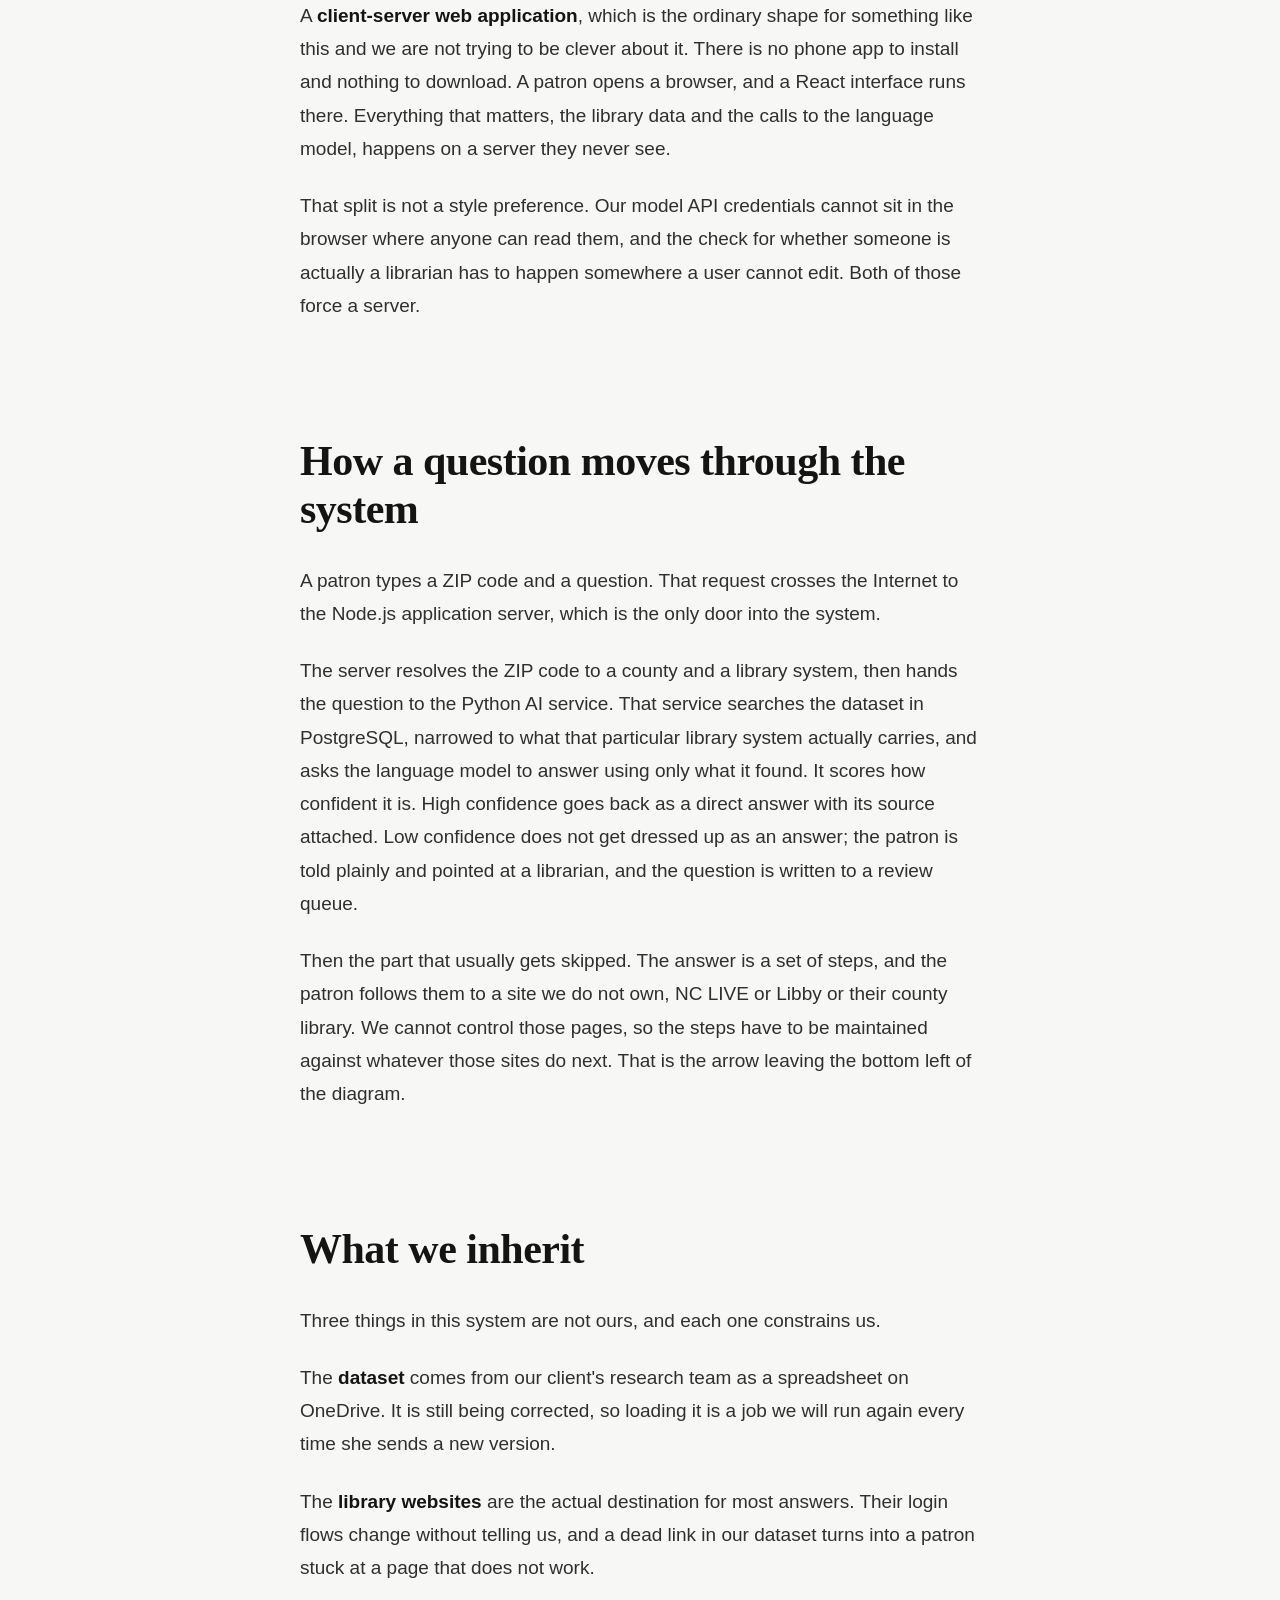
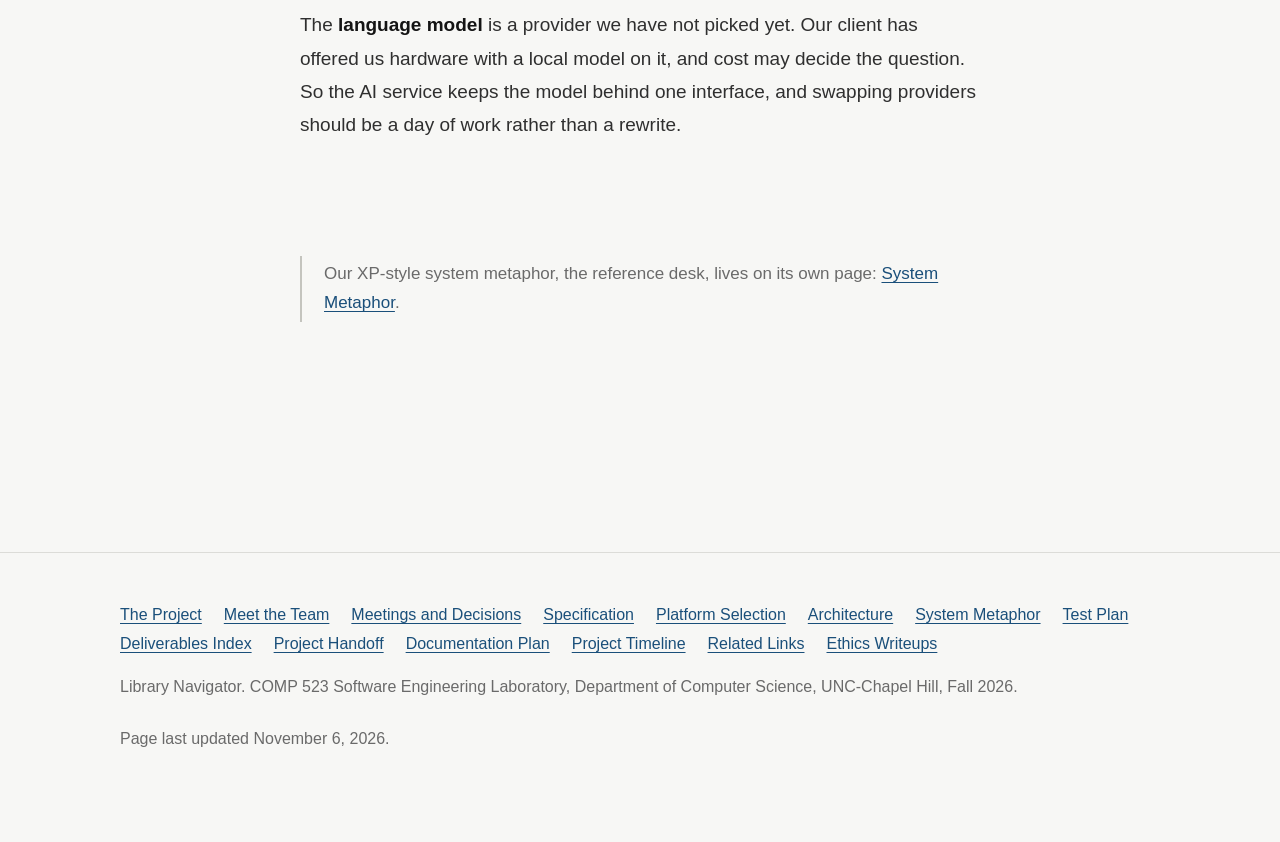
==== commit 6b0d23f5: "Added handoff plan" ====
--- a/architecture.html
+++ b/architecture.html
@@ -27,6 +27,7 @@
           <li><a href="metaphor.html" data-page="metaphor.html">System Metaphor</a></li>
           <li><a href="testplan.html" data-page="testplan.html">Test Plan</a></li>
           <li><a href="deliverables.html" data-page="deliverables.html">Deliverables Index</a></li>
+          <li><a href="handoff.html" data-page="handoff.html">Project Handoff</a></li>
           <li><a href="documentation-plan.html" data-page="documentation-plan.html">Documentation Plan</a></li>
           <li><a href="timeline.html" data-page="timeline.html">Project Timeline</a></li>
           <li><a href="resources.html" data-page="resources.html">Related Links</a></li>
@@ -204,7 +205,7 @@
 
 <footer class="sitefoot">
   <div class="sitefoot-inner">
-    <div class="sitefoot-nav"><a href="index.html">The Project</a><a href="team.html">Meet the Team</a><a href="meetings.html">Meetings and Decisions</a><a href="specification.html">Specification</a><a href="platform.html">Platform Selection</a><a href="architecture.html">Architecture</a><a href="metaphor.html">System Metaphor</a><a href="testplan.html">Test Plan</a><a href="deliverables.html">Deliverables Index</a><a href="documentation-plan.html">Documentation Plan</a><a href="timeline.html">Project Timeline</a><a href="resources.html">Related Links</a><a href="ethics.html">Ethics Writeups</a></div>
+    <div class="sitefoot-nav"><a href="index.html">The Project</a><a href="team.html">Meet the Team</a><a href="meetings.html">Meetings and Decisions</a><a href="specification.html">Specification</a><a href="platform.html">Platform Selection</a><a href="architecture.html">Architecture</a><a href="metaphor.html">System Metaphor</a><a href="testplan.html">Test Plan</a><a href="deliverables.html">Deliverables Index</a><a href="handoff.html">Project Handoff</a><a href="documentation-plan.html">Documentation Plan</a><a href="timeline.html">Project Timeline</a><a href="resources.html">Related Links</a><a href="ethics.html">Ethics Writeups</a></div>
     <p>Library Navigator. COMP 523 Software Engineering Laboratory, Department of
     Computer Science, UNC-Chapel Hill, Fall 2026.</p>
     <p class="updated small"></p>
@@ -215,3 +216,4 @@
 <script src="assets/site.js"></script>
 </body>
 </html>
+
